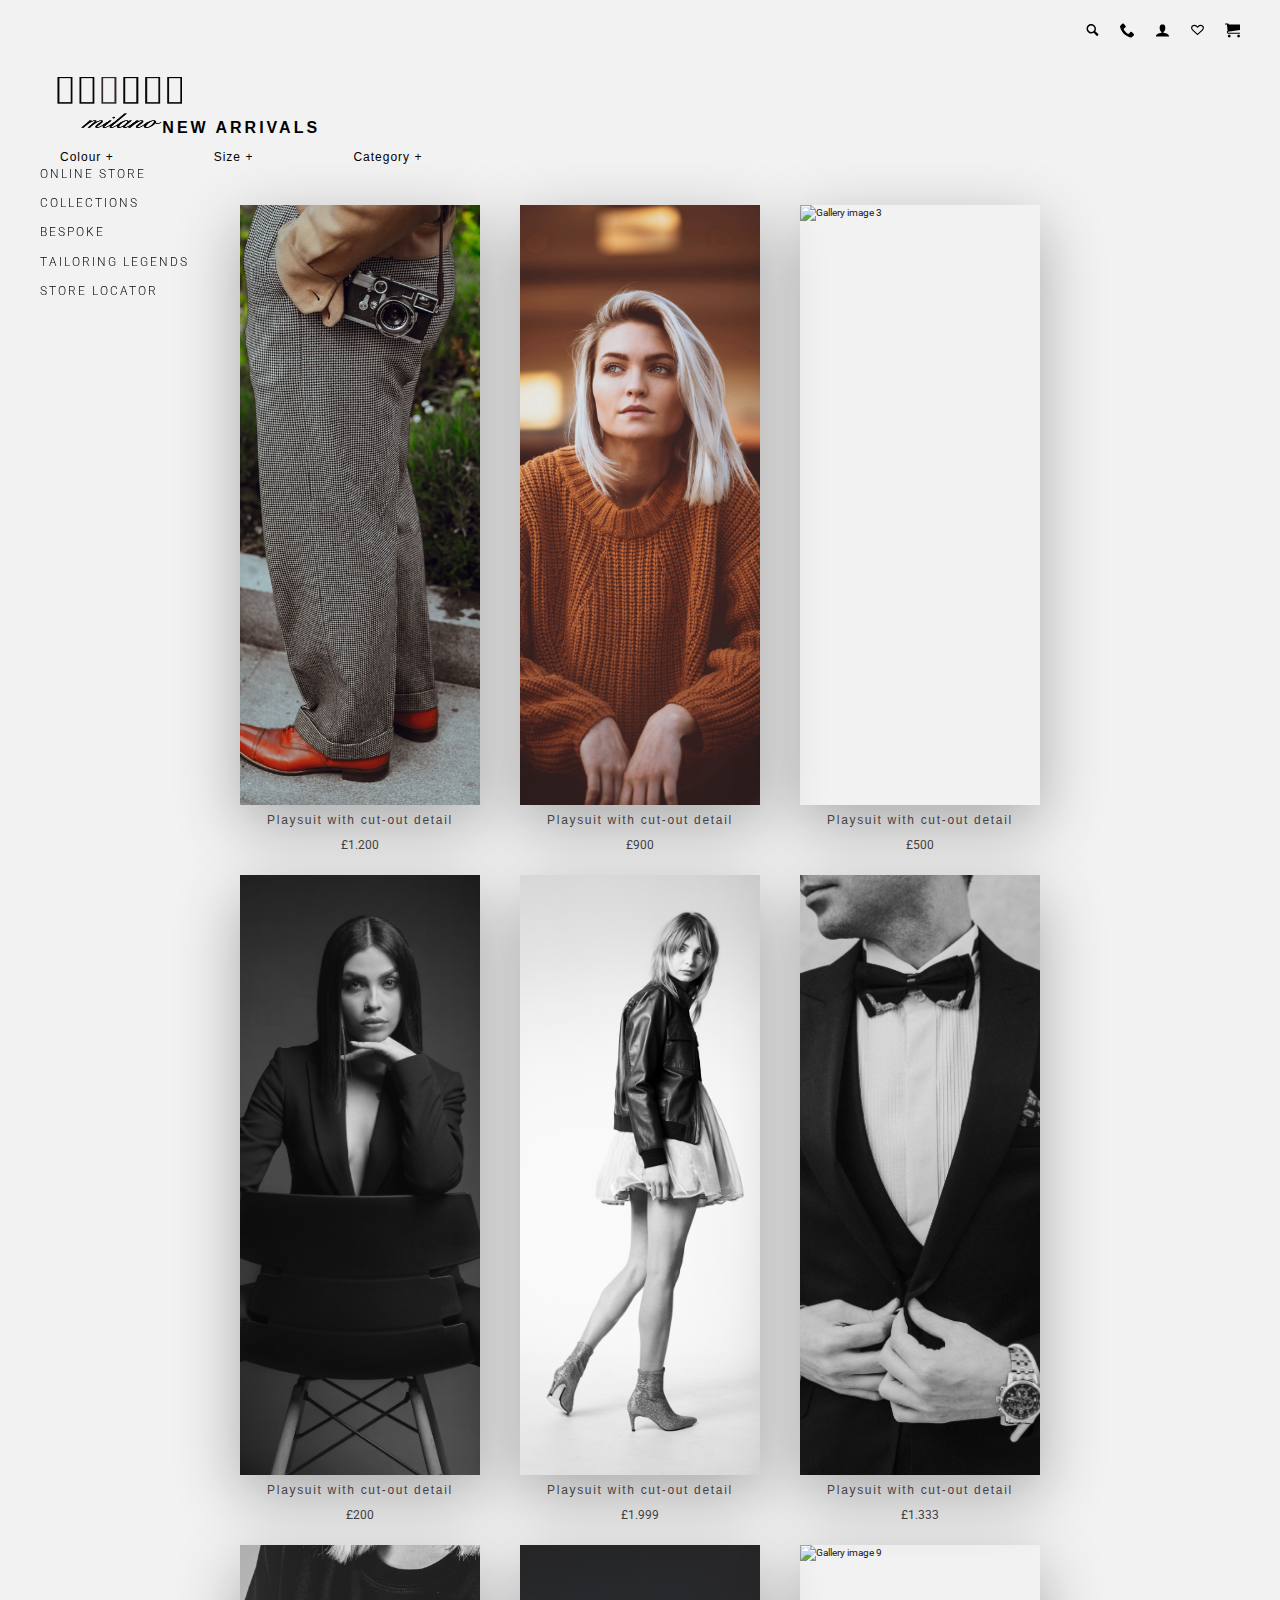
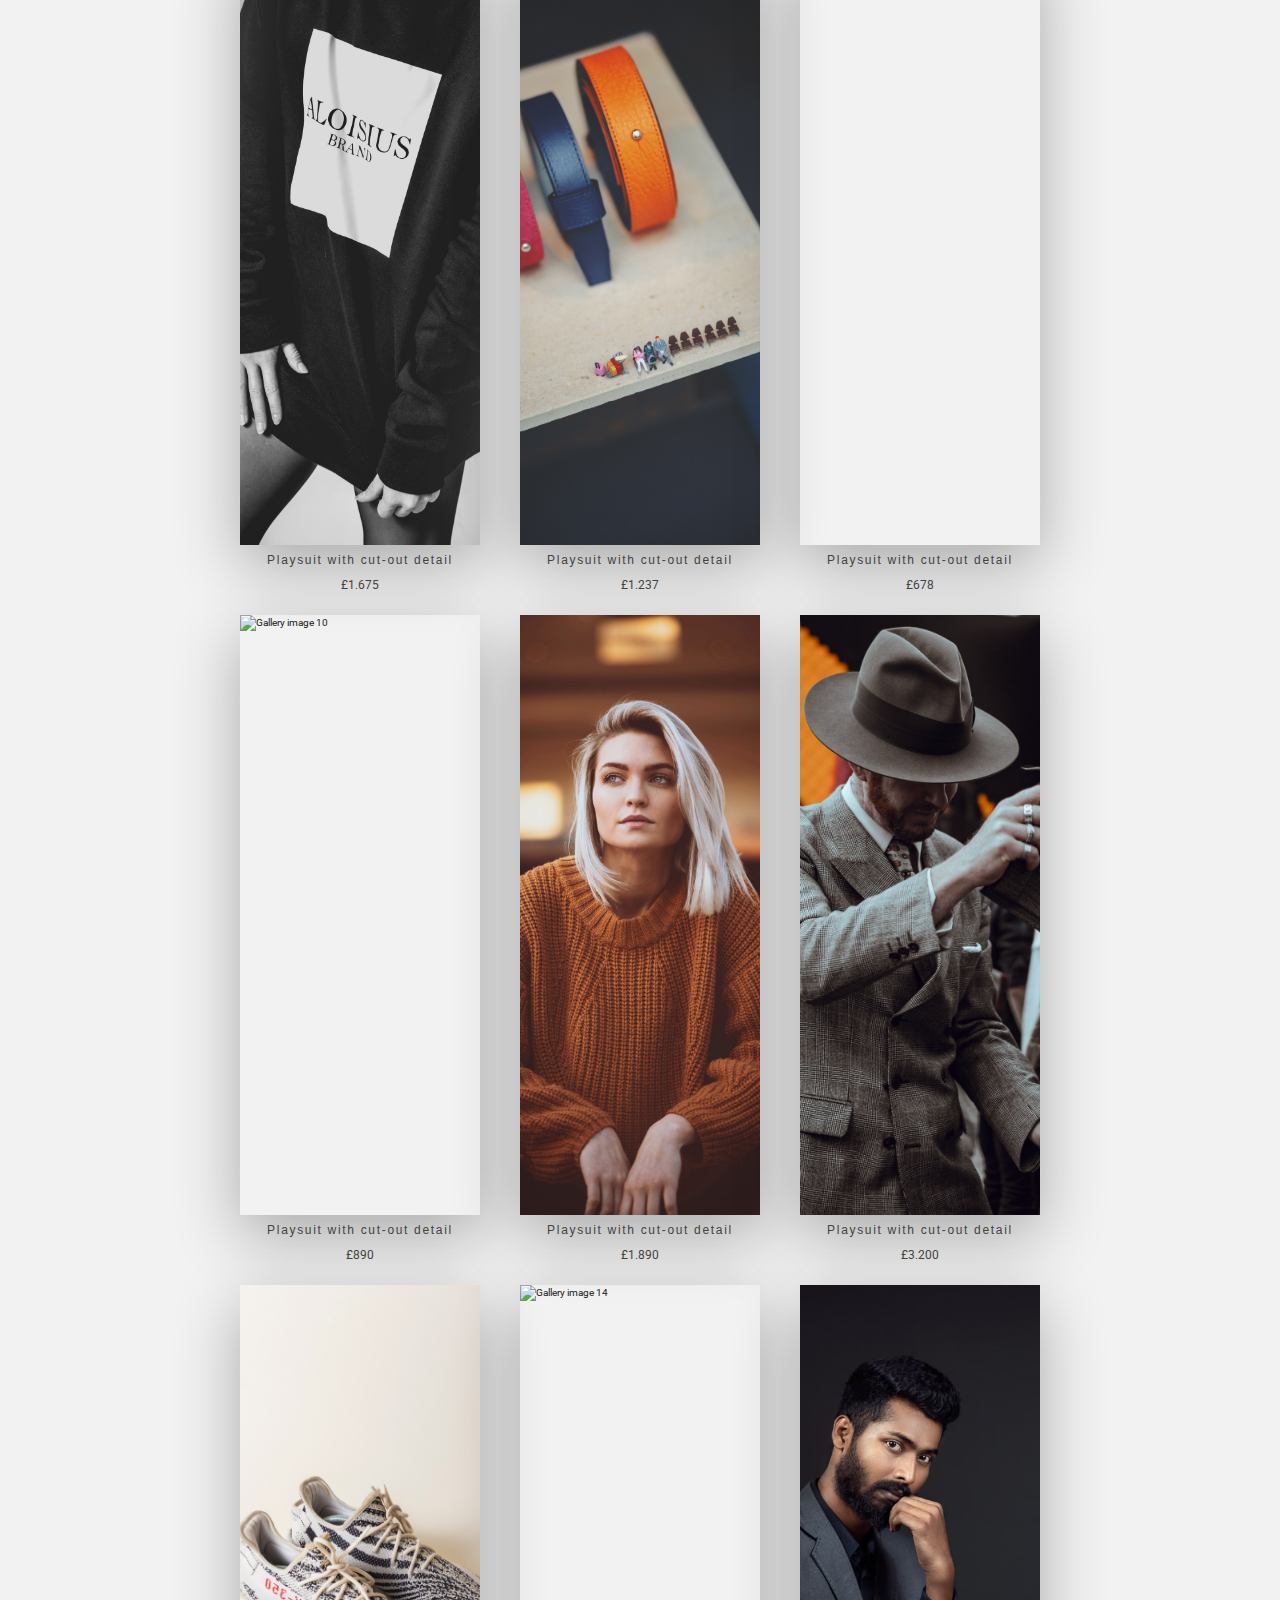
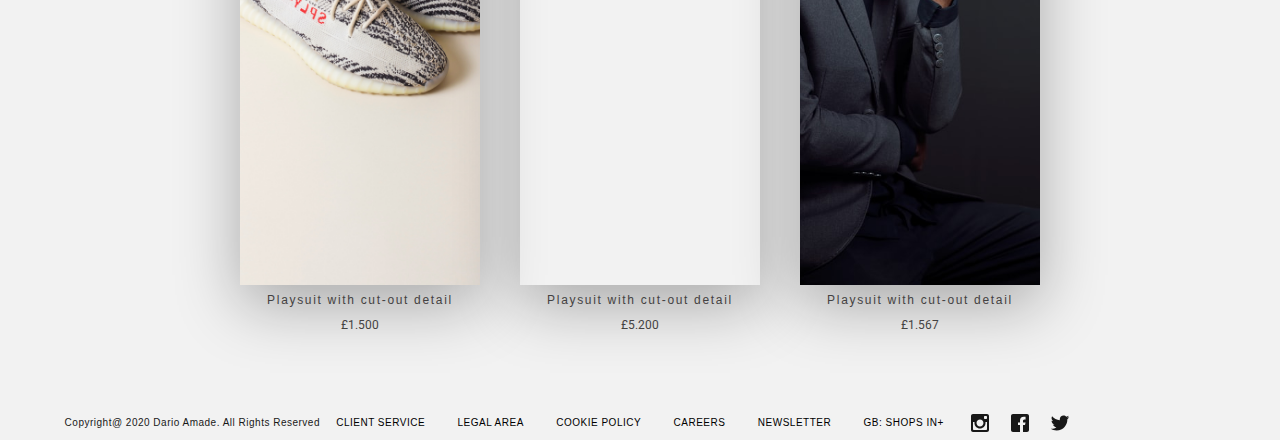
==== online.html @ 750ce78e "Commit" ====
<!DOCTYPE html>
<html lang="en">
<head>
    <meta charset="UTF-8">
    <meta name="viewport" content="width=device-width, initial-scale=1.0">
    <meta http-equiv="X-UA-Compatible" content="ie=edge">
  <link href="https://fonts.googleapis.com/css?family=Roboto:300,300i,400,400i,500,500i,700&display=swap" rel="stylesheet">
  <link href="https://fonts.googleapis.com/css?family=Great+Vibes|Roboto:700,900&display=swap" rel="stylesheet">
  <link rel="stylesheet" href="/css/online.css">
  <link rel="shortcut icon" type="image/png" href="#">
  <title> Tailor-Fashion&mdash; Your all in one shop store </title>

</head>
<body>
    <header>
        <nav>
            <div class="container"> 
                <ul class="nav-links  sticky">
                    <img id="test" onclick="location.href='index.html';" style="cursor:pointer;" src="/img/Tailor-5.png" alt="Tailor" class="logo"> 
                    <li><a class="nav-link" href="/index.html">Online Store</a></li>
                    <li><a class="nav-link" href="/#">Collections</a></li>
                    <li><a class="nav-link" href="/#">Bespoke</a></li>
                    <li><a class="nav-link" href="/#">Tailoring legends</a></li>
                    <li><a class="nav-link" href="/#">Store locator</a></li>
                </ul>
                <div class="title-wrap" >
                    <div class="titles">
                        <span class="title">NEW ARRIVALS</span>
                    </div>
    
                    <div class="features">
                        <p class="feature" >colour +</p>
                        <p class="feature">size +</p>
                        <p class="feature">Category +</p>
                    </div>
                  
                </div>
                <div class="nav-users  sticky">
                    <div class="nav-user">
                        <form action="#" class="search"></form>
                        <input type="text" class="search-input" placeholder="Search">
                        <button class="search-button" >
                            <svg class="search-icon">
                            <use xlink:href="./img/sprite.svg#icon-magnifying-glass"></use>
                            </svg>
                        </button>
                        </form>
                            <svg class="search-icon">
                                <use xlink:href="./img/sprite.svg#icon-phone"></use>
                            </svg>
                            <svg class="search-icon">
                                <use xlink:href="./img/sprite.svg#icon-user"></use>
                            </svg>
                            <svg class="search-icon">
                                <use xlink:href="./img/sprite.svg#icon-heart-outlined"></use>
                            </svg>
                            <svg class="search-icon">
                                <use xlink:href="./img/sprite.svg#icon-cart"></use>
                          </svg>
                      </div>
                </div>
            </div>
        </nav>
      </header>

      <section class="grid-container  js--grid-container" >
        <figure class="gallery__item gallery__item--1">
            <img src="/img/29.jpg" alt="#" class="gallery__img">
            <h5 class="item-name">Playsuit with cut-out detail</h5>
            <div class="item-price">
                <p>£1.200</p>
            </div>
        </figure>
        <figure class="gallery__item gallery__item--2">
            <img src="/img/gallery/9.jpg" alt="Gallery image 2" class="gallery__img">
            <h5 class="item-name">Playsuit with cut-out detail</h5>
            <div class="item-price">
                <p>£900</p>
            </div>
        </figure>
        <figure class="gallery__item gallery__item--3">
            <img src="/img/gallery/10.jpg" alt="Gallery image 3" class="gallery__img">
            <h5 class="item-name">Playsuit with cut-out detail</h5>
            <div class="item-price">
                <p>£500</p>
            </div>
        </figure>
        <figure class="gallery__item gallery__item--4">
            <img src="/img/gallery/img2/3.jpg" alt="Gallery image 4" class="gallery__img">
            <h5 class="item-name">Playsuit with cut-out detail</h5>
            <div class="item-price">
                <p>£200</p>
            </div>
        </figure>
        <figure class="gallery__item gallery__item--5">
            <img src="/img/gallery/img2/5.jpg" alt="Gallery image 5" class="gallery__img">
            <h5 class="item-name">Playsuit with cut-out detail</h5>
            <div class="item-price">
                <p>£1.999</p>
            </div>
        </figure>
        
        <figure class="gallery__item gallery__item--6">
            <img src="/img/gallery/img2/6.jpg" alt="Gallery image 6" class="gallery__img">
            <h5 class="item-name">Playsuit with cut-out detail</h5>
            <div class="item-price">
                <p>£1.333</p>
            </div>
        </figure>
        <figure class="gallery__item gallery__item--7">
            <img src="/img/gallery/img2/9.jpg" alt="Gallery image 7" class="gallery__img">
            <h5 class="item-name">Playsuit with cut-out detail</h5>
            <div class="item-price">
                <p>£1.675</p>
            </div>
        </figure>
        <figure class="gallery__item gallery__item--8">
            <img src="/img/gallery/8.jpg" alt="Gallery image 8" class="gallery__img">
            <h5 class="item-name">Playsuit with cut-out detail</h5>
            <div class="item-price">
                <p>£1.237</p>
            </div>
        </figure>
        <figure class="gallery__item gallery__item--9">
            <img src="/img/gallery/img2/14.jpg" alt="Gallery image 9" class="gallery__img">
            <h5 class="item-name">Playsuit with cut-out detail</h5>
            <div class="item-price">
                <p>£678</p>
            </div>
        </figure>
        <figure class="gallery__item gallery__item--10">
            <img src="/img/gallery/10.jpg" alt="Gallery image 10" class="gallery__img">
            <h5 class="item-name">Playsuit with cut-out detail</h5>
            <div class="item-price">
                <p>£890</p>
            </div>
        </figure>
        <figure class="gallery__item gallery__item--11">
            <img src="/img/gallery/9.jpg" alt="Gallery image 11" class="gallery__img">
            <h5 class="item-name">Playsuit with cut-out detail</h5>
            <div class="item-price">
                <p>£1.890</p>
            </div>
        </figure>
        <figure class="gallery__item gallery__item--12">
            <img src="/img/gallery/7.jpg" alt="Gallery image 12" class="gallery__img">
            <h5 class="item-name">Playsuit with cut-out detail</h5>
            <div class="item-price">
                <p>£3.200</p>
            </div>
        </figure>
        <figure class="gallery__item gallery__item--13">
            <img src="/img/gallery/5.jpg" alt="Gallery image 13" class="gallery__img">
            <h5 class="item-name">Playsuit with cut-out detail</h5>
            <div class="item-price">
                <p>£1.500</p>
            </div>
        </figure>
        <figure class="gallery__item gallery__item--14">
            <img src="/img/gallery/10.jpg" alt="Gallery image 14" class="gallery__img">
            <h5 class="item-name">Playsuit with cut-out detail</h5>
            <div class="item-price">
                <p>£5.200</p>
            </div>
        </figure>
        <figure class="gallery__item gallery__item--15">
            <img src="/img/21.jpg" alt="Gallery image 15" class="gallery__img">
            <h5 class="item-name">Playsuit with cut-out detail</h5>
            <div class="item-price">
                <p>£1.567</p>
            </div>
        </figure> 

      </section>
 
      <footer>
        <div class="footer-nav" >
          <div class="copy">
            <p>Copyright@ 2020 Dario Amade. All Rights Reserved</p>
          </div> 
        </div>
        <div class="footer-links">
          <li><a class="footer-link" href="#">Client Service</a></li>
          <li><a class="footer-link" href="#">Legal area</a></li>
         <li><a class="footer-link" href="#">Cookie Policy</a></li>
          <li><a class="footer-link" href="#">Careers</a></li>
          <li><a class="footer-link" href="#">Newsletter</a></li>
          <li><a class="footer-link" href="#">GB: Shops in+</a></li>
        </div>
        <div class="footer-icons">
          <div class="footer-nav-icons">
            <svg class="search-icon">
              <use xlink:href="./img/sprite.svg#icon-instagram"></use>
            </svg>
            <svg class="search-icon">
              <use xlink:href="./img/sprite.svg#icon-facebook1"></use>
            </svg>
            <svg class="search-icon">
              <use xlink:href="./img/sprite.svg#icon-twitter"></use>
            </svg>
          </div>
          </div>
      </footer>
      
      <script src="https://ajax.googleapis.com/ajax/libs/jquery/1.12.4/jquery.min.js"></script>
      <script src="/Vendors/jquery/jquery.waypoints.min.js"></script>
      <script src="/js/script.js" ></script>
</body>
</html>
---- css/online.css ----
:root {
    --color-primary: #F2F2F2;
    --color-grey: #454545;
    --color-black-light: #181818;
    --color-grey-light-1: #f0eeee;
    --color-grey-light-2: #ccc;

    --shadow-dark: 0 2rem 6rem rgba(0,0,0,.3);
    --shadow-light: 0 2rem 5rem rgba(156, 63, 63, 0.06);
    --line: 1px solid var(--color-grey-light-2); 
}
  
* {
    margin: 0;
    padding: 0;
 }
  
  *,
  *::before,
  *::after {
    box-sizing: inherit; 
}

html {
    box-sizing: border-box;
    font-size: 62.5%; 
}

body {
    font-family: 'Roboto', sans-serif ;
    font-weight: 400;
    line-height: 1.6;
    color: var(--color-black-light);
    overflow-x: hidden;
 }

/*****************************************************************/
 /*****************
 font-family: 'Great Vibes', 🤪
 /***************************************************************/


 header {
    background-color:var(--color-primary);
    background-image: url;
    background-size: cover;   
    background-repeat: no-repeat;
    min-height: 20vh;
    background-attachment: fixed;
}

.container {
    display:flex;
    min-height: 20vh;

}

.search,
.search-icon ,
.nav-link {
    display:flex;
}

.nav-links { /* nav to the left */
    flex: 1;
    justify-content: space-around;
    list-style: none;
    cursor: pointer;
    margin-left: 30px;
}

.nav-link {
	color: #000;
	font-size: 12px;
	letter-spacing: 2px;
	font-weight: 300;
    text-decoration:none;
    text-transform: uppercase;
    margin: 10px;
 
}

.logo {
    width: 140px;
    height: 100px;
    margin-top: 50px;
    margin-left: 20px;
    cursor: pointer;
}


.nav-users {
    flex: 1;

   
    justify-content: flex-end;
    align-items: flex-end;
}


.nav-links {
	justify-content: space-around;
    list-style: none;
    cursor: pointer;
}

.nav-user {
    display:flex;
    flex: 1;
    justify-content: flex-end;
    align-items: flex-end;
    margin: 10px 30px 0 0  ;
    cursor: pointer;  }

.search {
flex: 0 0 10%;

display:flex;
align-items: center;
justify-content:center;
}

.search:focus {
    outline:none;

}

.search-input {
    font-family: inherit;
    font-size: inherit;
    color: inherit;
    background-color: var(--color-primary);
    border-color: #181818;
    border-style: solid;
    border-width: 0 0  1px 0;
    padding: 5px 2px;
    border: radius 100px;
    width: 15rem;
    margin-bottom: 10px;

}

.search-input:focus {
    outline:none;
}


.search-button {
    border: none;
    background-color: var(--color-primary);
   
}

.search-button:focus {
    outline:none;
}

.search-icon{
    width: 20px;
    height: 20px;
    margin: 10px;
    fill: var(--color-black-light);
    cursor: pointer;
    
}

.title-wrap {
    display:flex;
    flex-direction: column;

    justify-content: center;
    align-items: center;
    margin: 12rem 0 0 0  ;
    cursor: pointer;
}

.title {
    padding: 50px;
    font-weight: 600;
    font-family: sans-serif;
    font-size: 1.6rem;
    letter-spacing: 3px;
    color: #000;
    line-height: 1;
    text-transform: uppercase;
    margin: 90px ;
   
}

.titles {
    flex: 1;
    justify-content:center;
    align-items: center;
}

.features {
   display:flex;
   justify-content:center;
   align-items: space-between;
   padding:10px;


  
}

.feature {
    align-items: stretch;
    font-weight: 300;
    font-family: sans-serif;
    font-size: 12px;
    letter-spacing: 1px;
    color: #000;
    text-transform: capitalize;
    margin: 0 50px 8px 50px ;
}
/******************************** STICKY NAV-2 👇*******************************/
.sticky {
    position: fixed;
    top: 0;
    left: 0;
    width: 100%;

    z-index: 9999;

}

.sticky .nav-link {
	color: rgb(8, 8, 8); 
}
.sticky .nav-link:hover {
    color: rgba(129, 119, 96, 0.568);
}

.sticky .search-icon{
    width: 15px;
    fill: var(--color-black);

}

.sticky .search-input {
    background-color: var(--color-primary);
    border-color: #ffffff;
    visibility: hidden;
}

.sticky .search-button {
    border: none;
    background-color: var(--color-black);
   
}

.sticky .title-wrap { display: none}
/******************************** 👇GRID_CONTAINER👇*******************************/ 

.grid-container {
    background-color:var(--color-primary);
    min-height: 100vh;    
    display: grid;
    padding: 2rem 24rem;
    gap: 7rem 4rem;
    grid-template-columns: repeat(3, 1fr);
    grid-template-rows:  repeat(5, 600px) ;
    cursor: pointer ;
}
.gallery__img {
   
    width: 100%;
    height: 100%;
    object-fit: cover;
    display: block;
    box-shadow: var(--shadow-dark); 
    cursor: pointer;
}

.item-name {
    font-family: "Josefin Sans", sans-serif;
    font-size: 1.1rem;
    color: rgb(68, 66, 66);
    font-weight: 400;
    text-decoration: uppercase;
    letter-spacing: .14em;
    padding: 6px;
} 

.item-price,
.item-name {
    font-size: 1.2rem;
    color: rgb(68, 66, 66);
    display: flex;
    justify-content:center;
    align-items: center;  
    border: 1px solid gree;

}


.gallery__item--1 {
    grid-column: 1;
    grid-row: 1 ;
}

.gallery__item--2 {
    grid-column: 2;
    grid-row: 1;
}
.gallery__item--3 {
    grid-column: 3;
    grid-row:  1;
}
.gallery__item--4 {
    grid-column: 1;
    grid-row:  2;
}

.gallery__item--5 {
    grid-column: 2;
    grid-row: 2;
}
.gallery__item--6 {
    grid-column: 3;
    grid-row: 2;
}
.gallery__item--7 {
    grid-column: 1;
    grid-row: 3;
}
.gallery__item--8 {
    grid-column: 2;
    grid-row: 3;
}
.gallery__item--9 {
    grid-column: 3;
    grid-row: 3;
}
.gallery__item--10 {
    grid-column: 1;
    grid-row: 4;
}
.gallery__item--11{
    grid-column:  2;
    grid-row: 4;
}
.gallery__item--12 {
    grid-column: 3;
    grid-row: 4;
}.gallery__item--13 {
    grid-column: 1;
    grid-row: 5;
}
.gallery__item--14 {
    grid-column: 2;
    grid-row: 5;
}
.gallery__item--15 {
    grid-column: 3;
    grid-row: 5;
}



/******************************** FOOTER👇*******************************/ 

footer {
    background-color:var(--color-primary);
    width: 100vw;
    height: 15vh;
    display:flex;
    justify-content:space-around;
    align-items: center;
 
}

.copy,
.footer-links,
.footer-icons,
.footer-nav-icons {
    display: flex;

}

.footer-nav {
    flex: 1;
    justify-content: flex;
    align-items: center;
    cursor: pointer;
    
}


.footer-links {
    flex: 2;
    justify-content: flex-end;
    align-items: center;
    list-style: none;
    margin-top: 100px;
    justify-content: space-around;

}

.footer-link {
    font-size: 10px;
    letter-spacing: .5px;
    text-decoration: none;
    text-transform: uppercase;
    color: #000;
    font-weight: 300;
    font-family: sans-serif;

    align-items: center;
}


.footer-icons {
    flex: 1;
    justify-content: center;
    align-items: center;
    justify-content: flex-start;
    cursor: pointer;
    margin-top: 100px;

}

.copy {
    font-weight: 200;
    font-family: sans-serif;
    font-size: 10px;
    letter-spacing: .5px;
    justify-content: flex-end; 
     margin-top: 100px;

 
}
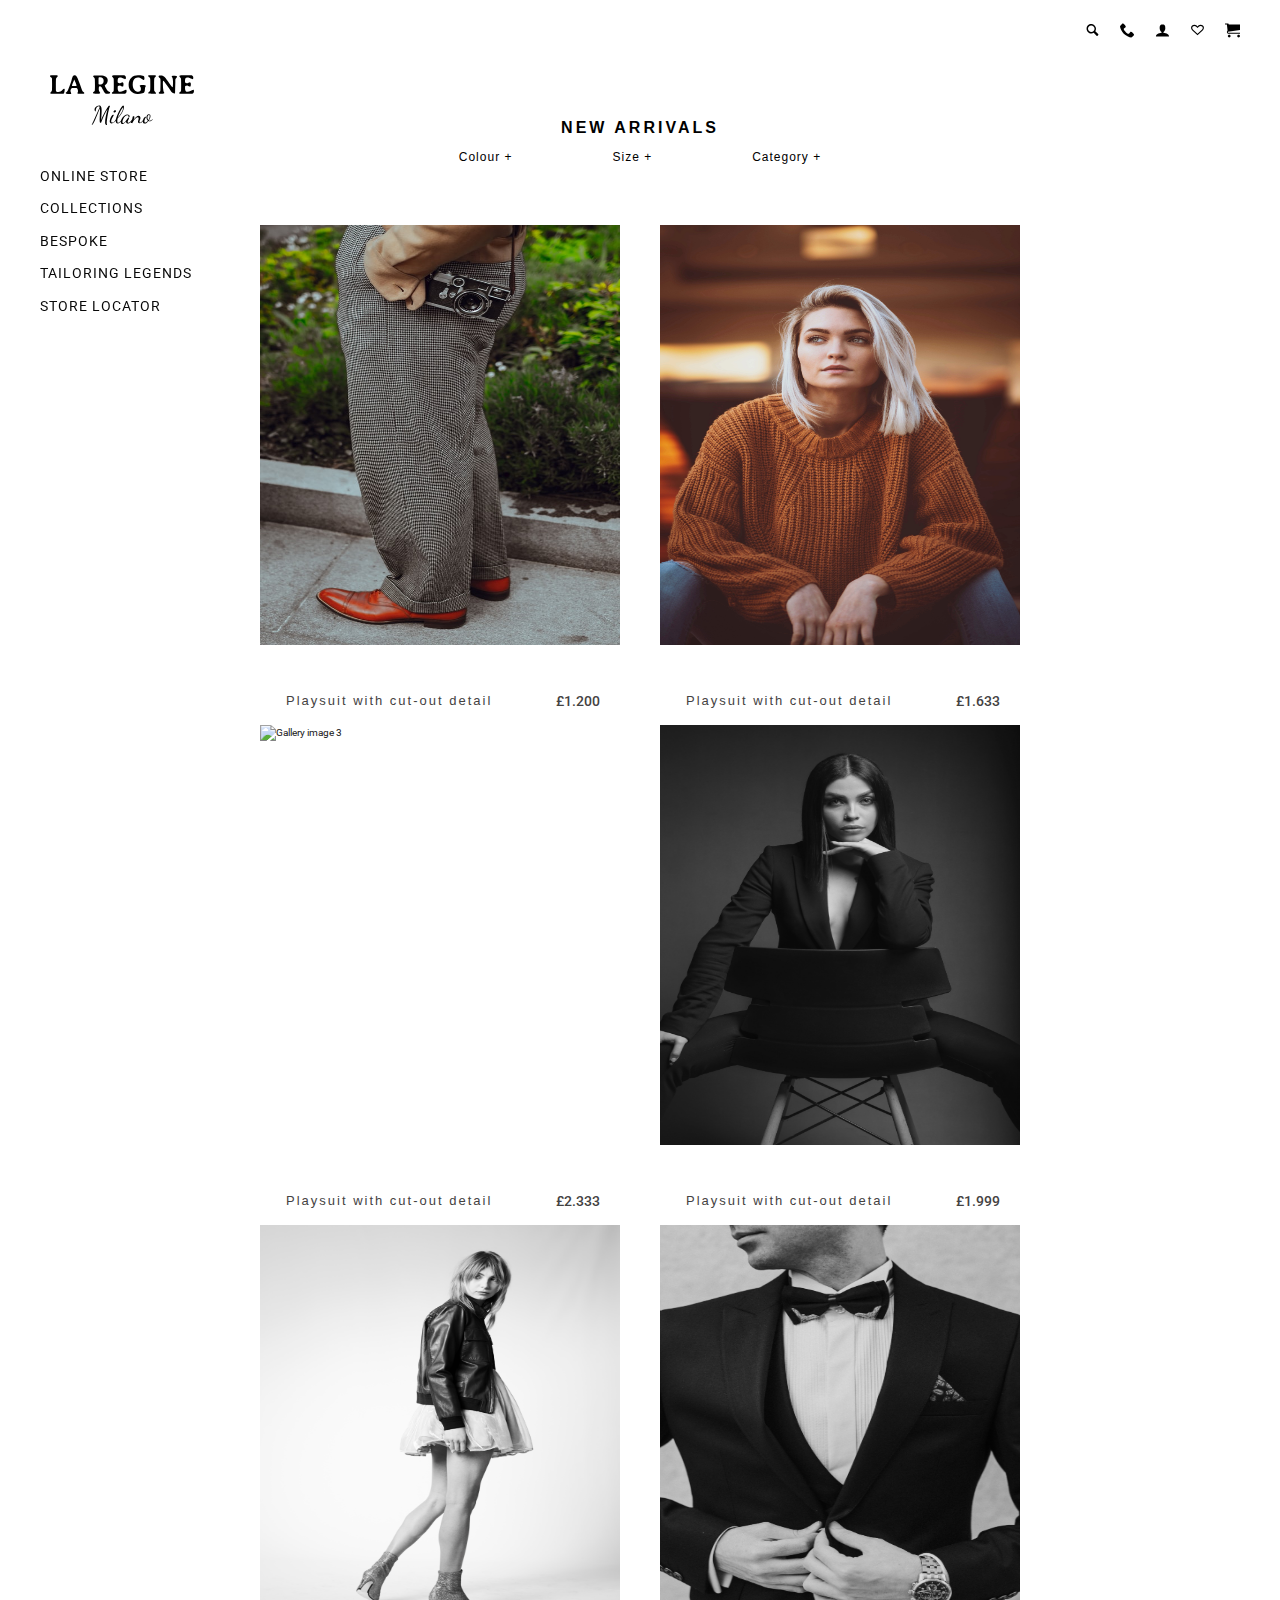
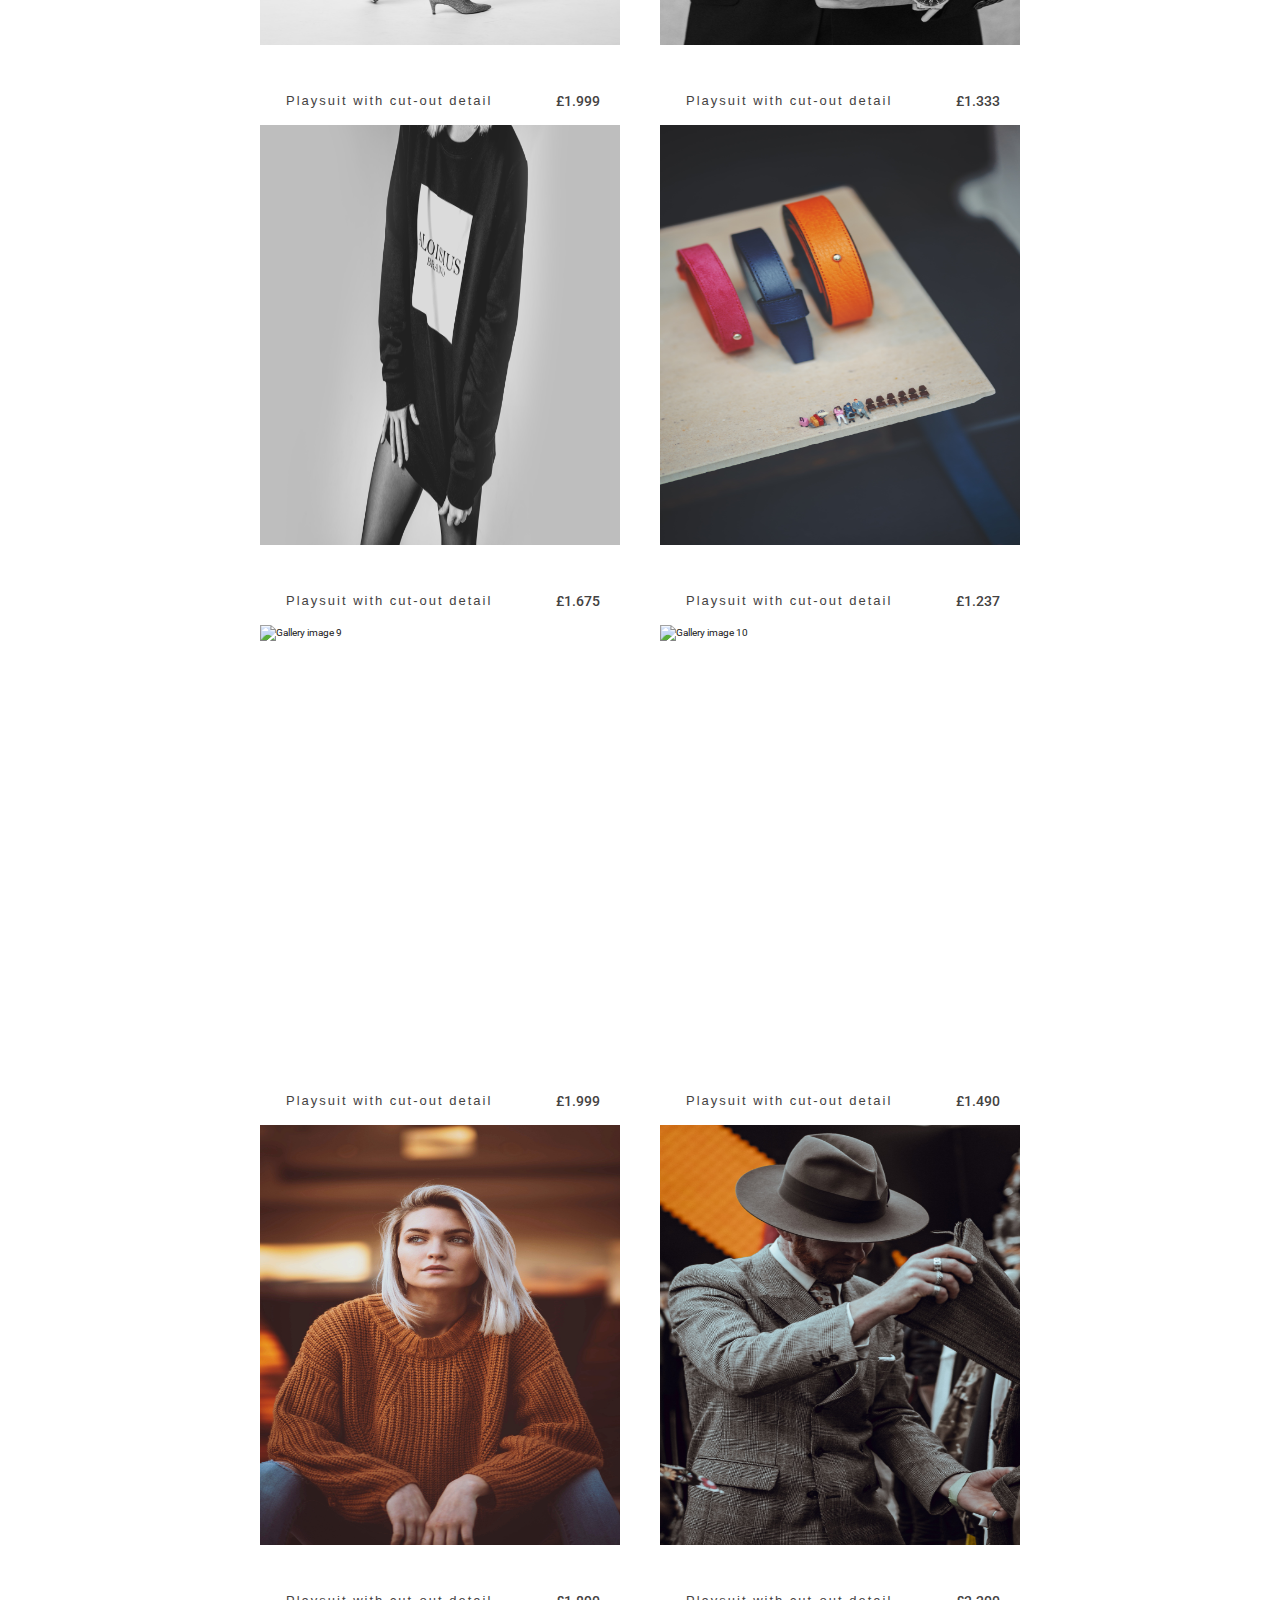
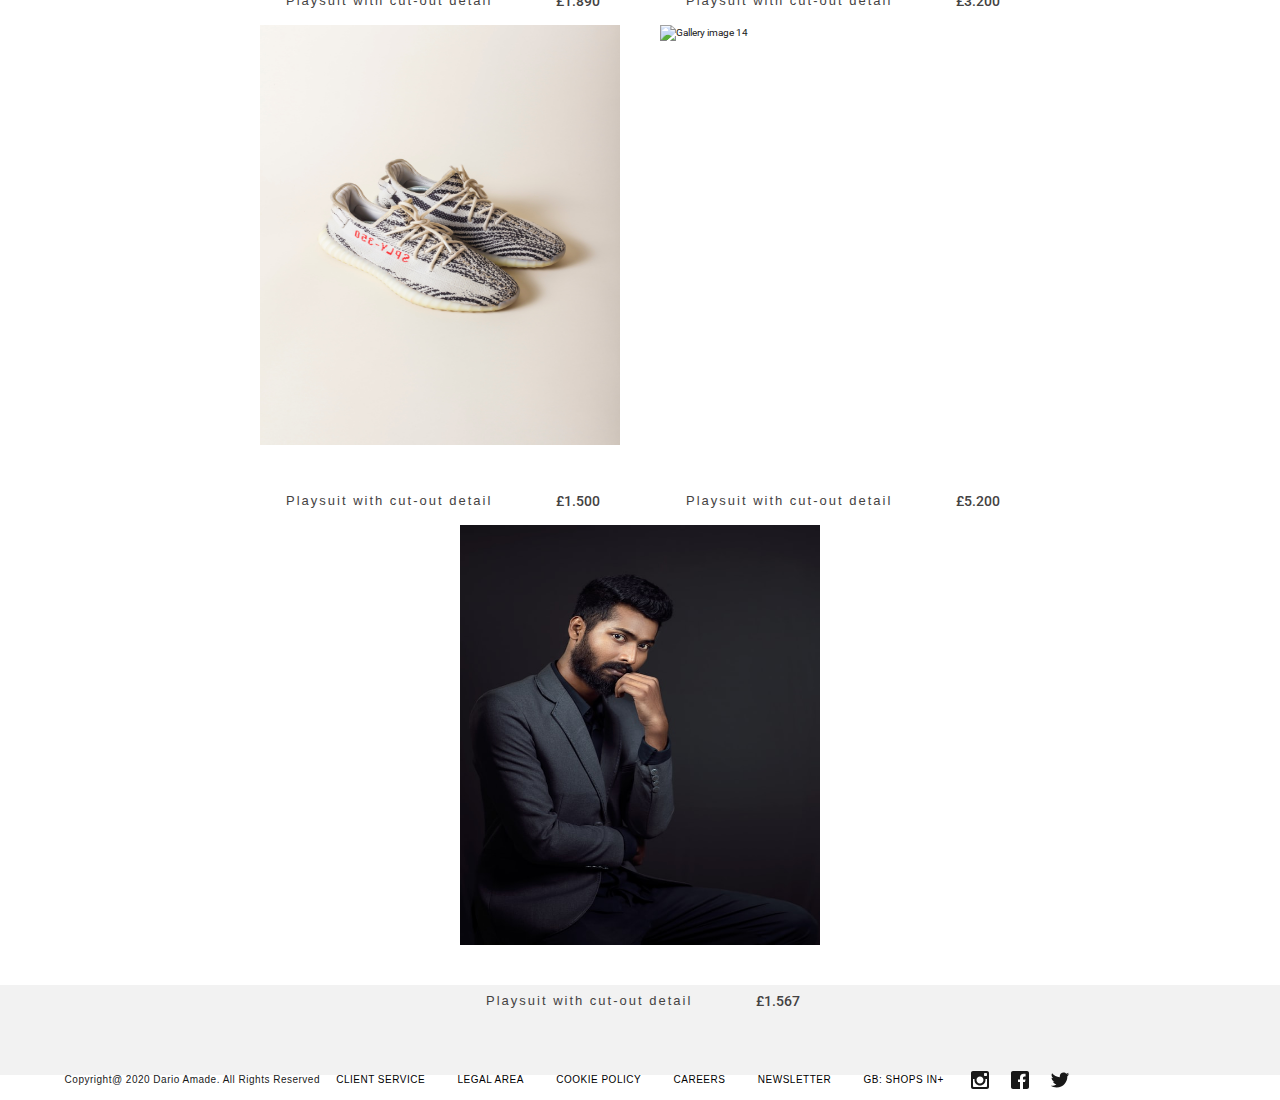
==== commit 2554b26f: "Commit" ====
--- a/online.html
+++ b/online.html
@@ -16,14 +16,17 @@
         <nav>
             <div class="container"> 
                 <ul class="nav-links  sticky">
-                    <img id="test" onclick="location.href='index.html';" style="cursor:pointer;" src="/img/Tailor-5.png" alt="Tailor" class="logo"> 
+                    <!--<img id="test" onclick="location.href='index.html';" style="cursor:pointer;" src="/img/Tailor-5.png" alt="Tailor" class="logo"> -->
+                    <svg  id="logo" width="382" height="133" viewBox="0 0 382 133" fill="none" xmlns="http://www.w3.org/2000/svg">
+                        <path d="M20.7031 3.27734C20.7031 3.58203 19.9766 4.55469 18.5234 6.19531C17.0938 7.8125 16.2383 9.18359 15.957 10.3086C15.6992 11.4336 15.5703 16.8125 15.5703 26.4453C15.5703 36.0547 15.6992 41.3633 15.957 42.3711C16.2383 43.3789 16.8125 44.0703 17.6797 44.4453C18.5469 44.7969 20.0352 44.9727 22.1445 44.9727C24.2539 44.9727 26.0938 44.5859 27.6641 43.8125C29.2578 43.0391 30.9688 41.6562 32.7969 39.6641C34.625 37.6719 36.1953 36.6758 37.5078 36.6758C38.5156 36.6758 39.0195 37.3086 39.0195 38.5742V39.4883C39.0195 41.2461 38.7383 43.2031 38.1758 45.3594C37.6133 47.4922 37.168 48.7109 36.8398 49.0156C36.1133 49.6953 34.3555 50.0352 31.5664 50.0352H12.6875C6.52344 50.0352 3.11328 49.9766 2.45703 49.8594C1.33203 49.6484 0.769531 49.0156 0.769531 47.9609C0.769531 47.3984 1.39062 46.4961 2.63281 45.2539C3.875 44.0117 4.73047 42.3945 5.19922 40.4023C5.38672 39.6055 5.48047 34.3555 5.48047 24.6523C5.48047 14.9492 5.33984 9.62891 5.05859 8.69141C4.77734 7.75391 3.875 6.80469 2.35156 5.84375C0.828125 4.88281 0.0664062 3.80469 0.0664062 2.60938C0.0664062 1.64844 2.35156 1.16797 6.92188 1.16797H16.2383C18.0664 1.16797 19.2617 1.30859 19.8242 1.58984C20.4102 1.84766 20.7031 2.41016 20.7031 3.27734ZM58.3906 28.7656V29.1172C58.3906 29.3984 59.4805 29.5391 61.6602 29.5391H65.7031C68.9141 29.5391 70.5195 29.3516 70.5195 28.9766C70.5195 27.9688 69.5234 24.875 67.5312 19.6953C65.5391 14.5156 64.5078 11.9258 64.4375 11.9258C64.3906 11.9258 63.3711 14.5273 61.3789 19.7305C59.3867 24.9102 58.3906 27.9219 58.3906 28.7656ZM65.3164 1.13281H66.3359C68.0703 1.13281 70.0156 2.98438 72.1719 6.6875C72.9219 7.97656 74.0469 10.6484 75.5469 14.7031C77.0469 18.7578 78.3359 22.1211 79.4141 24.793C80.4922 27.4648 81.6641 30.6523 82.9297 34.3555C84.2188 38.0352 85.1445 40.4844 85.707 41.7031C86.293 42.8984 87.3242 44.0469 88.8008 45.1484C90.2773 46.25 91.0156 47.2109 91.0156 48.0312C91.0156 48.8281 90.5117 49.3555 89.5039 49.6133C87.8633 50.0117 83.7969 50.2109 77.3047 50.2109C74.3516 50.2109 72.875 49.5781 72.875 48.3125C72.875 47.9844 73.1094 47.1875 73.5781 45.9219C74.0469 44.6328 74.2812 43.6836 74.2812 43.0742C74.2812 40.1914 73.5898 37.7656 72.207 35.7969C71.6445 35 69.875 34.6016 66.8984 34.6016C61.4375 34.6016 58.3438 34.7773 57.6172 35.1289C56.9141 35.4805 56.1875 36.3711 55.4375 37.8008C54.7109 39.2305 54.3477 40.5547 54.3477 41.7734C54.3477 42.9922 54.6758 44.3047 55.332 45.7109C56.0117 47.1172 56.3516 48.2188 56.3516 49.0156C56.3516 50 55.2969 50.4922 53.1875 50.4922C48.1719 50.4922 44.8203 50.2578 43.1328 49.7891C42.0547 49.4844 41.5156 48.7227 41.5156 47.5039C41.5156 47.3398 42.582 46.3203 44.7148 44.4453C45.8867 43.4141 46.8242 42.0664 47.5273 40.4023C52.5898 28.332 55.8008 19.5898 57.1602 14.1758C58.543 8.73828 59.7148 5.21094 60.6758 3.59375C61.6367 1.95312 63.1836 1.13281 65.3164 1.13281ZM133.273 5.94922H132.184C130.59 5.94922 129.617 6.17187 129.266 6.61719C128.938 7.03906 128.773 8.16406 128.773 9.99219V22.7539C128.773 23.6914 128.973 24.3594 129.371 24.7578C129.77 25.1562 130.648 25.3555 132.008 25.3555H133.379L133.66 25.3203L134.469 25.2852C134.656 25.2617 134.832 25.25 134.996 25.25C136.66 25.25 138.277 24.4648 139.848 22.8945C141.441 21.3008 142.238 19.2266 142.238 16.6719V14.9844C142.238 12.4531 141.441 10.3203 139.848 8.58594C138.254 6.82812 136.062 5.94922 133.273 5.94922ZM131.621 1.27344H134.012C140.012 1.27344 144.699 2.42188 148.074 4.71875C151.449 7.01562 153.137 10.25 153.137 14.4219C153.137 16.7891 152.645 18.8633 151.66 20.6445C150.676 22.4258 149.68 23.7734 148.672 24.6875C146.375 26.7734 145.227 27.9102 145.227 28.0977C145.227 28.9648 145.648 30.1133 146.492 31.543C147.359 32.9727 148.344 34.6836 149.445 36.6758C150.547 38.668 151.332 39.9805 151.801 40.6133C153.02 42.2539 154.344 43.3906 155.773 44.0234C158.328 45.125 159.605 45.9453 159.605 46.4844C159.605 47.9844 158.973 48.9219 157.707 49.2969C155.902 49.8359 153.793 50.1055 151.379 50.1055C148.965 50.1055 147.02 49.3555 145.543 47.8555C144.066 46.332 142.355 43.5547 140.41 39.5234C138.465 35.4688 137.211 33.0898 136.648 32.3867C135.477 30.8633 133.941 30.1016 132.043 30.1016C131.012 30.1016 130.309 30.6172 129.934 31.6484C129.582 32.6562 129.406 35.1875 129.406 39.2422C129.406 40.2266 129.91 41.7734 130.918 43.8828L132.219 46.2383C132.852 47.4102 133.168 48.0664 133.168 48.207C133.168 49.4258 131.258 50.0352 127.438 50.0352C120.781 50.0352 116.879 49.8711 115.73 49.543C114.605 49.2148 114.043 48.5586 114.043 47.5742C114.043 46.5898 114.758 45.6641 116.188 44.7969C117.617 43.9297 118.484 42.9102 118.789 41.7383C119.094 40.543 119.246 35.3984 119.246 26.3047C119.246 17.1875 119.07 11.8438 118.719 10.2734C118.367 8.70312 117.734 7.47266 116.82 6.58203C115.18 4.98828 114.359 3.96875 114.359 3.52344C114.359 2.58594 115.332 1.97656 117.277 1.69531C119.246 1.41406 124.027 1.27344 131.621 1.27344ZM201.477 7.35547C201.477 8.92578 201.254 9.95703 200.809 10.4492C200.363 10.918 199.684 11.1523 198.77 11.1523L198.137 10.8359L197.398 10.3438L196.555 9.85156C195.734 9.38281 194.152 8.73828 191.809 7.91797C189.488 7.09766 187.32 6.6875 185.305 6.6875C183.289 6.6875 181.812 7.41406 180.875 8.86719C179.961 10.3203 179.504 13.3086 179.504 17.832C179.504 19.1211 179.902 20.1523 180.699 20.9258C181.496 21.6992 182.598 22.0859 184.004 22.0859C185.41 22.0859 186.957 21.5938 188.645 20.6094C190.355 19.625 191.562 19.1328 192.266 19.1328C192.992 19.1328 193.625 19.6133 194.164 20.5742C194.703 21.5117 194.973 22.6367 194.973 23.9492C194.973 27.4883 194.586 29.668 193.812 30.4883L192.863 31.0156C191.48 31.0156 190.379 30.6992 189.559 30.0664C187.754 28.6836 186.43 27.9922 185.586 27.9922C182.914 27.9922 181.121 28.5547 180.207 29.6797C179.762 30.2422 179.539 32.1758 179.539 35.4805C179.539 38.7617 180.207 41.2578 181.543 42.9688C182.246 43.8828 183.793 44.3398 186.184 44.3398C188.574 44.3398 191.621 43.5312 195.324 41.9141C199.051 40.2734 201.184 39.4531 201.723 39.4531C202.73 39.4531 203.234 40.4023 203.234 42.3008V43.5664C203.234 44.2227 203 45.1367 202.531 46.3086C202.062 47.4805 201.336 48.3945 200.352 49.0508C199.367 49.707 197.75 50.0352 195.5 50.0352H170.012C166.121 50.0352 164.176 49.5312 164.176 48.5234V47.3984C164.176 46.6016 164.891 45.8047 166.32 45.0078C167.773 44.2109 168.617 43.3555 168.852 42.4414C169.109 41.5039 169.238 36.1133 169.238 26.2695C169.238 16.4258 169.074 10.8477 168.746 9.53516C168.418 8.22266 167.598 7.01562 166.285 5.91406C164.973 4.8125 164.316 3.72266 164.316 2.64453C164.316 1.87109 165.16 1.4375 166.848 1.34375C168.535 1.22656 174.078 1.16797 183.477 1.16797L192.617 1.13281H194.094C196.461 1.13281 198.125 1.47266 199.086 2.15234C200.68 3.27734 201.477 5.01172 201.477 7.35547ZM233.891 44.7617C238.742 44.7383 241.168 42.2891 241.168 37.4141C241.168 34.7891 240.77 32.9727 239.973 31.9648C238.613 30.207 237.934 29.1523 237.934 28.8008C237.934 27.418 240.125 26.7266 244.508 26.7266C247.742 26.7266 250.297 26.9492 252.172 27.3945C253.484 27.6992 254.141 28.3672 254.141 29.3984C254.141 29.9844 253.848 30.7344 253.262 31.6484C252.699 32.5625 252.371 33.3008 252.277 33.8633C252.184 34.4258 252.008 35.9141 251.75 38.3281C251.516 40.7188 251.387 42.0078 251.363 42.1953C251.059 44.3516 250.473 45.8164 249.605 46.5898C248.762 47.3633 247.32 48.0547 245.281 48.6641C240.992 49.9531 236.996 50.5977 233.293 50.5977H231.887C228.605 50.5977 225.441 49.9648 222.395 48.6992C216.512 46.2617 212.48 42.125 210.301 36.2891C209.176 33.2656 208.613 30.0312 208.613 26.5859V25.1094C208.613 21.8281 209.27 18.6172 210.582 15.4766C213.254 9.03125 217.648 4.64844 223.766 2.32812C226.578 1.25 229.766 0.710938 233.328 0.710938C234.453 0.710938 235.766 0.816406 237.266 1.02734C238.766 1.23828 240.664 1.34375 242.961 1.34375C245.281 1.34375 247.121 1.85938 248.48 2.89062C249.863 3.89844 250.555 5.70312 250.555 8.30469C250.555 11.8906 249.852 13.6836 248.445 13.6836C247.789 13.6836 246.242 12.7695 243.805 10.9414C241.367 9.11328 239.492 7.91797 238.18 7.35547C236.867 6.79297 235.133 6.51172 232.977 6.51172C230.82 6.53516 228.875 7.0625 227.141 8.09375C221.984 11.1875 219.406 16.8828 219.406 25.1797C219.406 31.0625 220.801 35.7969 223.59 39.3828C226.379 42.9688 229.812 44.7617 233.891 44.7617ZM264.863 49.543C261.863 49.543 260.363 49.0625 260.363 48.1016C260.363 47.1406 261.137 46.1211 262.684 45.043C264.254 43.9414 265.215 42.7109 265.566 41.3516C265.918 39.9922 266.094 34.625 266.094 25.25C266.094 15.8516 266 10.7891 265.812 10.0625C265.391 8.39844 264.594 7.15625 263.422 6.33594C261.289 4.83594 260.223 3.66406 260.223 2.82031V2.32812C260.223 1.48438 263.176 1.0625 269.082 1.0625L271.473 0.957031H273.863L274.672 0.992188H275.48C278.152 0.992188 279.77 1.09766 280.332 1.30859C280.918 1.49609 281.211 2.09375 281.211 3.10156C281.211 3.71094 280.344 4.71875 278.609 6.125C277.672 6.89844 277.039 8 276.711 9.42969C276.383 10.8594 276.219 16.3789 276.219 25.9883C276.219 35.5977 276.348 40.9297 276.605 41.9844C276.863 43.0391 277.707 44.1758 279.137 45.3945C280.566 46.6133 281.281 47.6211 281.281 48.418C281.281 49.3555 280.344 49.8242 278.469 49.8242H276.008L275.199 49.7891H273.547L271.156 49.7188L267.992 49.6484L266.445 49.5781C265.93 49.5547 265.402 49.543 264.863 49.543ZM331.941 38.75C331.895 40.0859 331.871 41.9844 331.871 44.4453C331.871 46.8828 331.719 48.3242 331.414 48.7695C331.133 49.1914 330.395 49.4023 329.199 49.4023C328.801 49.4023 327.805 48.9688 326.211 48.1016C324.617 47.2109 323.176 45.9688 321.887 44.375C321.348 43.7188 317.879 38.7148 311.48 29.3633C305.082 20.0117 301.309 15.3359 300.16 15.3359C299.691 15.3359 299.457 18.5234 299.457 24.8984C299.457 31.25 299.914 36.9688 300.828 42.0547C301.086 43.4844 301.531 44.6445 302.164 45.5352C302.82 46.4258 303.148 47.1641 303.148 47.75L302.867 48.5586C302.188 49.3555 299.938 49.7539 296.117 49.7539H294.605C291.582 49.7539 289.789 49.5312 289.227 49.0859C288.664 48.6406 288.383 47.9727 288.383 47.082C288.383 46.5898 289.027 45.957 290.316 45.1836C291.629 44.3867 292.414 43.6016 292.672 42.8281C292.812 42.4062 292.883 40.3203 292.883 36.5703L292.953 34.8828L293.059 29.8203C293.129 26.4688 293.164 22.6602 293.164 18.3945C293.164 14.1055 293 11.4219 292.672 10.3438C292.367 9.24219 291.512 8.17578 290.105 7.14453C288.699 6.08984 287.996 5.14062 287.996 4.29688C287.996 3.42969 288.324 2.77344 288.98 2.32812C289.66 1.85938 290.961 1.625 292.883 1.625H294.465C298.262 1.625 301.637 3.23047 304.59 6.44141C307.543 9.65234 311.48 14.8438 316.402 22.0156C321.348 29.1875 324.195 32.7734 324.945 32.7734C325.836 32.7734 326.281 28.1562 326.281 18.9219C326.281 12.0547 325.52 7.73047 323.996 5.94922C323.129 4.91797 322.695 4.20312 322.695 3.80469C322.695 2.75 323.762 2.22266 325.895 2.22266C330.16 2.22266 333.09 2.41016 334.684 2.78516C336.301 3.13672 337.109 3.88672 337.109 5.03516C337.109 5.71484 336.406 6.76953 335 8.19922C333.617 9.60547 332.855 10.6016 332.715 11.1875C332.574 11.75 332.504 14.4688 332.504 19.3438L332.047 35.6562L332.012 37.2031L331.941 38.75ZM380.141 7.35547C380.141 8.92578 379.918 9.95703 379.473 10.4492C379.027 10.918 378.348 11.1523 377.434 11.1523L376.801 10.8359L376.062 10.3438L375.219 9.85156C374.398 9.38281 372.816 8.73828 370.473 7.91797C368.152 7.09766 365.984 6.6875 363.969 6.6875C361.953 6.6875 360.477 7.41406 359.539 8.86719C358.625 10.3203 358.168 13.3086 358.168 17.832C358.168 19.1211 358.566 20.1523 359.363 20.9258C360.16 21.6992 361.262 22.0859 362.668 22.0859C364.074 22.0859 365.621 21.5938 367.309 20.6094C369.02 19.625 370.227 19.1328 370.93 19.1328C371.656 19.1328 372.289 19.6133 372.828 20.5742C373.367 21.5117 373.637 22.6367 373.637 23.9492C373.637 27.4883 373.25 29.668 372.477 30.4883L371.527 31.0156C370.145 31.0156 369.043 30.6992 368.223 30.0664C366.418 28.6836 365.094 27.9922 364.25 27.9922C361.578 27.9922 359.785 28.5547 358.871 29.6797C358.426 30.2422 358.203 32.1758 358.203 35.4805C358.203 38.7617 358.871 41.2578 360.207 42.9688C360.91 43.8828 362.457 44.3398 364.848 44.3398C367.238 44.3398 370.285 43.5312 373.988 41.9141C377.715 40.2734 379.848 39.4531 380.387 39.4531C381.395 39.4531 381.898 40.4023 381.898 42.3008V43.5664C381.898 44.2227 381.664 45.1367 381.195 46.3086C380.727 47.4805 380 48.3945 379.016 49.0508C378.031 49.707 376.414 50.0352 374.164 50.0352H348.676C344.785 50.0352 342.84 49.5312 342.84 48.5234V47.3984C342.84 46.6016 343.555 45.8047 344.984 45.0078C346.438 44.2109 347.281 43.3555 347.516 42.4414C347.773 41.5039 347.902 36.1133 347.902 26.2695C347.902 16.4258 347.738 10.8477 347.41 9.53516C347.082 8.22266 346.262 7.01562 344.949 5.91406C343.637 4.8125 342.98 3.72266 342.98 2.64453C342.98 1.87109 343.824 1.4375 345.512 1.34375C347.199 1.22656 352.742 1.16797 362.141 1.16797L371.281 1.13281H372.758C375.125 1.13281 376.789 1.47266 377.75 2.15234C379.344 3.27734 380.141 5.01172 380.141 7.35547ZM112.616 128.024C113.427 126.275 115.646 121.411 119.272 113.432C122.899 105.453 126.76 96.8347 130.856 87.576C131.283 86.5947 131.496 85.72 131.496 84.952C131.496 84.3973 131.347 83.992 131.048 83.736C130.75 83.4373 130.174 83.288 129.32 83.288C127.614 83.288 126.163 83.8853 124.968 85.08C123.774 86.232 122.878 87.704 122.28 89.496C121.683 91.288 121.384 93.1013 121.384 94.936C121.384 95.4907 121.427 96.152 121.512 96.92C120.403 96.92 119.55 96.3653 118.952 95.256C118.398 94.1467 118.12 92.952 118.12 91.672C118.12 89.88 118.76 88.152 120.04 86.488C121.32 84.824 122.92 83.48 124.84 82.456C126.803 81.432 128.723 80.92 130.6 80.92C132.094 80.92 133.288 81.3253 134.184 82.136C135.123 82.9467 135.827 84.3973 136.296 86.488C136.808 88.5787 137.064 91.5013 137.064 95.256C137.064 98.712 136.808 103.896 136.296 110.808C136.04 114.093 135.848 117.315 135.72 120.472C137.171 114.883 139.859 108.504 143.784 101.336C147.752 94.168 151.144 88.5147 153.96 84.376C154.643 83.352 155.176 82.6693 155.56 82.328C155.987 81.944 156.52 81.752 157.16 81.752C157.758 81.752 158.44 81.9013 159.208 82.2C158.142 84.76 157.182 87.7467 156.328 91.16C154.878 96.792 153.534 103.277 152.296 110.616C151.102 117.912 150.504 123.48 150.504 127.32C150.504 128.344 150.547 129.112 150.632 129.624C150.718 130.136 150.867 130.691 151.08 131.288L151.464 132.568C150.014 132.568 148.904 132.333 148.136 131.864C147.411 131.395 146.899 130.669 146.6 129.688C146.344 128.707 146.216 127.277 146.216 125.4C146.216 120.835 146.75 115.971 147.816 110.808C148.883 105.645 150.483 99.0107 152.616 90.904C150.739 93.336 148.648 96.8347 146.344 101.4C144.04 105.923 141.886 110.552 139.88 115.288C137.918 120.024 136.446 123.864 135.464 126.808C134.995 126.979 134.675 127.064 134.504 127.064C133.438 127.064 132.691 126.445 132.264 125.208C131.88 123.928 131.688 121.944 131.688 119.256C131.688 116.867 131.859 112.259 132.2 105.432C132.542 98.6907 132.712 94.232 132.712 92.056C132.712 90.8613 132.67 89.6667 132.584 88.472C129.512 95.5973 126.867 101.912 124.648 107.416C121.704 114.499 119.507 119.64 118.056 122.84C116.606 126.04 115.283 128.451 114.088 130.072C112.894 131.736 111.72 132.568 110.568 132.568L112.616 128.024ZM171.007 99.352C170.239 99.352 169.599 99.1813 169.087 98.84C168.617 98.456 168.383 97.9227 168.383 97.24C168.383 96.3867 168.895 95.6187 169.919 94.936C170.943 94.2533 171.988 93.912 173.055 93.912C174.463 93.912 175.167 94.5733 175.167 95.896C175.167 96.7067 174.719 97.496 173.823 98.264C172.969 98.9893 172.031 99.352 171.007 99.352ZM163.327 128.664C161.748 128.664 160.532 128.152 159.679 127.128C158.825 126.147 158.399 124.867 158.399 123.288C158.399 121.624 158.868 119.32 159.807 116.376C160.788 113.432 161.983 110.851 163.391 108.632C164.841 106.413 166.249 105.304 167.615 105.304C167.999 105.304 168.319 105.432 168.575 105.688C168.873 105.944 169.023 106.285 169.023 106.712C169.023 107.309 168.34 108.739 166.975 111C165.567 113.347 164.436 115.459 163.583 117.336C162.772 119.171 162.367 120.92 162.367 122.584C162.367 124.077 162.601 125.101 163.071 125.656C163.583 126.168 164.393 126.424 165.503 126.424C168.831 126.424 172.116 123.16 175.359 116.632L175.935 117.272C174.74 120.856 172.969 123.651 170.623 125.656C168.319 127.661 165.887 128.664 163.327 128.664ZM179.468 128.92C177.719 128.92 176.418 128.323 175.564 127.128C174.754 125.933 174.348 124.333 174.348 122.328C174.348 118.488 175.671 113.283 178.316 106.712C180.962 100.099 183.906 94.1467 187.148 88.856C190.434 83.5653 192.802 80.92 194.252 80.92C194.85 80.92 195.34 81.4533 195.724 82.52C196.151 83.544 196.364 84.5893 196.364 85.656C196.364 87.6187 195.554 90.52 193.932 94.36C192.354 98.1573 190.263 102.019 187.66 105.944C185.058 109.869 182.284 113.048 179.34 115.48C178.786 117.955 178.508 120.109 178.508 121.944C178.508 125.229 179.447 126.872 181.324 126.872C182.903 126.872 184.503 125.869 186.124 123.864C187.788 121.859 189.26 119.448 190.54 116.632L191.5 117.144C187.831 124.995 183.82 128.92 179.468 128.92ZM179.916 113.304C182.263 110.957 184.546 108.013 186.764 104.472C189.026 100.888 190.86 97.4747 192.268 94.232C193.676 90.9467 194.38 88.5787 194.38 87.128C194.38 86.4453 194.231 86.104 193.932 86.104C193.335 86.104 192.098 87.576 190.22 90.52C188.386 93.4213 186.487 96.984 184.524 101.208C182.562 105.432 181.026 109.464 179.916 113.304ZM192.353 130.008C190.945 130.008 189.815 129.539 188.961 128.6C188.065 127.704 187.617 126.403 187.617 124.696C187.617 122.179 188.513 119.363 190.305 116.248C192.14 113.133 194.444 110.488 197.217 108.312C199.991 106.136 202.7 105.048 205.345 105.048C207.009 105.048 208.396 105.496 209.505 106.392C210.615 107.288 211.169 108.44 211.169 109.848C211.169 110.829 210.892 111.533 210.337 111.96C209.783 112.387 209.015 112.6 208.033 112.6C208.247 111.832 208.353 111.085 208.353 110.36C208.353 109.293 208.097 108.44 207.585 107.8C207.073 107.117 206.284 106.776 205.217 106.776C203.34 106.776 201.356 107.821 199.265 109.912C197.217 112.003 195.489 114.499 194.081 117.4C192.716 120.301 192.033 122.797 192.033 124.888C192.033 126.552 192.609 127.384 193.761 127.384C195.468 127.384 197.473 126.04 199.777 123.352C202.081 120.621 204.556 117.315 207.201 113.432C207.756 113.517 208.311 113.709 208.865 114.008C209.463 114.264 209.761 114.605 209.761 115.032C209.761 115.373 209.548 115.928 209.121 116.696C208.737 117.421 208.503 117.848 208.417 117.976C207.692 119.213 207.116 120.323 206.689 121.304C206.263 122.243 206.049 123.117 206.049 123.928C206.049 124.653 206.22 125.315 206.561 125.912C206.945 126.467 207.5 126.744 208.225 126.744C209.463 126.744 211.02 125.869 212.897 124.12C214.775 122.328 216.631 119.832 218.465 116.632L219.105 117.272C218.209 119.533 217.057 121.56 215.649 123.352C214.241 125.101 212.727 126.467 211.105 127.448C209.484 128.429 207.927 128.92 206.433 128.92C204.94 128.92 203.788 128.472 202.977 127.576C202.209 126.723 201.825 125.677 201.825 124.44C201.825 123.885 201.889 123.267 202.017 122.584C200.097 125.144 198.369 127.021 196.833 128.216C195.34 129.411 193.847 130.008 192.353 130.008ZM237.828 128.28C236.378 128.28 235.268 127.896 234.5 127.128C233.732 126.403 233.348 125.421 233.348 124.184C233.348 123.629 233.434 122.989 233.604 122.264C233.818 121.496 234.031 120.749 234.244 120.024C234.5 119.256 234.714 118.445 234.884 117.592C235.098 116.739 235.204 115.971 235.204 115.288C235.204 113.197 234.351 112.152 232.644 112.152C231.023 112.152 229.316 113.005 227.524 114.712C225.775 116.419 224.196 118.317 222.788 120.408C221.423 122.499 219.866 125.016 218.116 127.96C217.391 127.96 216.73 127.832 216.132 127.576C215.535 127.363 215.066 127.021 214.724 126.552C214.724 126.339 215.002 125.571 215.556 124.248C216.623 121.517 217.498 119.043 218.18 116.824C218.863 114.563 219.226 112.557 219.268 110.808C219.567 110.467 219.994 110.168 220.548 109.912C221.103 109.613 221.658 109.464 222.212 109.464C223.364 109.464 223.94 110.019 223.94 111.128C223.94 111.768 223.748 112.899 223.364 114.52C222.98 116.099 222.49 117.784 221.892 119.576C223.94 116.419 226.116 113.752 228.42 111.576C230.724 109.4 232.986 108.312 235.204 108.312C236.783 108.312 237.956 108.888 238.724 110.04C239.535 111.149 239.94 112.493 239.94 114.072C239.94 115.011 239.812 115.907 239.556 116.76C239.343 117.613 239.002 118.595 238.532 119.704C238.148 120.643 237.85 121.453 237.636 122.136C237.423 122.819 237.316 123.501 237.316 124.184C237.316 125.805 237.956 126.616 239.236 126.616C240.687 126.616 242.18 125.656 243.716 123.736C245.295 121.816 246.788 119.448 248.196 116.632L248.9 117.464C245.828 124.675 242.138 128.28 237.828 128.28ZM251.385 129.048C249.635 129.048 248.355 128.515 247.545 127.448C246.734 126.381 246.329 124.973 246.329 123.224C246.329 121.475 246.691 119.64 247.417 117.72C248.142 115.8 249.081 114.2 250.233 112.92C251.385 111.64 252.537 111 253.689 111C254.073 111 254.521 111.107 255.033 111.32C254.521 111.747 253.902 112.685 253.177 114.136C252.451 115.587 251.811 117.144 251.257 118.808C250.745 120.429 250.489 121.752 250.489 122.776C250.489 125.208 251.257 126.424 252.793 126.424C253.689 126.424 254.755 125.955 255.993 125.016C257.23 124.077 258.446 122.84 259.641 121.304C258.446 120.323 257.507 119.043 256.825 117.464C256.185 115.885 255.865 114.243 255.865 112.536C255.865 110.317 256.419 108.419 257.529 106.84C258.681 105.261 260.217 104.472 262.137 104.472C263.758 104.472 264.889 104.92 265.529 105.816C266.211 106.669 266.553 107.864 266.553 109.4C266.553 111.021 266.147 112.856 265.337 114.904C264.569 116.909 263.545 118.872 262.265 120.792C263.033 121.219 263.843 121.432 264.697 121.432C265.934 121.432 267.214 121.069 268.537 120.344C269.859 119.576 270.862 118.403 271.545 116.824L272.313 117.464C271.502 119.341 270.35 120.728 268.857 121.624C267.363 122.52 265.827 122.968 264.249 122.968C263.097 122.968 262.073 122.755 261.177 122.328C259.641 124.333 257.998 125.955 256.249 127.192C254.542 128.429 252.921 129.048 251.385 129.048ZM260.793 119.64C261.902 117.976 262.798 116.291 263.481 114.584C264.163 112.835 264.505 111.235 264.505 109.784C264.505 108.589 264.313 107.693 263.929 107.096C263.587 106.499 263.139 106.2 262.585 106.2C261.987 106.2 261.369 106.499 260.729 107.096C260.131 107.651 259.619 108.44 259.193 109.464C258.809 110.445 258.617 111.533 258.617 112.728C258.617 114.051 258.787 115.331 259.129 116.568C259.513 117.763 260.067 118.787 260.793 119.64Z" fill="black"/>
+                        </svg>
                     <li><a class="nav-link" href="/index.html">Online Store</a></li>
                     <li><a class="nav-link" href="/#">Collections</a></li>
                     <li><a class="nav-link" href="/#">Bespoke</a></li>
                     <li><a class="nav-link" href="/#">Tailoring legends</a></li>
                     <li><a class="nav-link" href="/#">Store locator</a></li>
                 </ul>
-                <div class="title-wrap" >
+                <div class="title-wrap " >
                     <div class="titles">
                         <span class="title">NEW ARRIVALS</span>
                     </div>
@@ -64,113 +67,112 @@
       </header>
 
       <section class="grid-container  js--grid-container" >
-        <figure class="gallery__item gallery__item--1">
-            <img src="/img/29.jpg" alt="#" class="gallery__img">
-            <h5 class="item-name">Playsuit with cut-out detail</h5>
-            <div class="item-price">
-                <p>£1.200</p>
-            </div>
-        </figure>
-        <figure class="gallery__item gallery__item--2">
-            <img src="/img/gallery/9.jpg" alt="Gallery image 2" class="gallery__img">
-            <h5 class="item-name">Playsuit with cut-out detail</h5>
-            <div class="item-price">
-                <p>£900</p>
-            </div>
-        </figure>
-        <figure class="gallery__item gallery__item--3">
-            <img src="/img/gallery/10.jpg" alt="Gallery image 3" class="gallery__img">
-            <h5 class="item-name">Playsuit with cut-out detail</h5>
-            <div class="item-price">
-                <p>£500</p>
-            </div>
-        </figure>
-        <figure class="gallery__item gallery__item--4">
-            <img src="/img/gallery/img2/3.jpg" alt="Gallery image 4" class="gallery__img">
-            <h5 class="item-name">Playsuit with cut-out detail</h5>
-            <div class="item-price">
-                <p>£200</p>
-            </div>
-        </figure>
-        <figure class="gallery__item gallery__item--5">
-            <img src="/img/gallery/img2/5.jpg" alt="Gallery image 5" class="gallery__img">
-            <h5 class="item-name">Playsuit with cut-out detail</h5>
-            <div class="item-price">
-                <p>£1.999</p>
-            </div>
-        </figure>
-        
-        <figure class="gallery__item gallery__item--6">
-            <img src="/img/gallery/img2/6.jpg" alt="Gallery image 6" class="gallery__img">
-            <h5 class="item-name">Playsuit with cut-out detail</h5>
-            <div class="item-price">
-                <p>£1.333</p>
-            </div>
-        </figure>
-        <figure class="gallery__item gallery__item--7">
-            <img src="/img/gallery/img2/9.jpg" alt="Gallery image 7" class="gallery__img">
-            <h5 class="item-name">Playsuit with cut-out detail</h5>
-            <div class="item-price">
-                <p>£1.675</p>
-            </div>
-        </figure>
-        <figure class="gallery__item gallery__item--8">
-            <img src="/img/gallery/8.jpg" alt="Gallery image 8" class="gallery__img">
-            <h5 class="item-name">Playsuit with cut-out detail</h5>
-            <div class="item-price">
-                <p>£1.237</p>
-            </div>
-        </figure>
-        <figure class="gallery__item gallery__item--9">
-            <img src="/img/gallery/img2/14.jpg" alt="Gallery image 9" class="gallery__img">
-            <h5 class="item-name">Playsuit with cut-out detail</h5>
-            <div class="item-price">
-                <p>£678</p>
-            </div>
-        </figure>
-        <figure class="gallery__item gallery__item--10">
-            <img src="/img/gallery/10.jpg" alt="Gallery image 10" class="gallery__img">
-            <h5 class="item-name">Playsuit with cut-out detail</h5>
-            <div class="item-price">
-                <p>£890</p>
-            </div>
-        </figure>
-        <figure class="gallery__item gallery__item--11">
-            <img src="/img/gallery/9.jpg" alt="Gallery image 11" class="gallery__img">
-            <h5 class="item-name">Playsuit with cut-out detail</h5>
-            <div class="item-price">
-                <p>£1.890</p>
-            </div>
-        </figure>
-        <figure class="gallery__item gallery__item--12">
-            <img src="/img/gallery/7.jpg" alt="Gallery image 12" class="gallery__img">
-            <h5 class="item-name">Playsuit with cut-out detail</h5>
-            <div class="item-price">
-                <p>£3.200</p>
-            </div>
-        </figure>
-        <figure class="gallery__item gallery__item--13">
-            <img src="/img/gallery/5.jpg" alt="Gallery image 13" class="gallery__img">
-            <h5 class="item-name">Playsuit with cut-out detail</h5>
-            <div class="item-price">
-                <p>£1.500</p>
-            </div>
-        </figure>
-        <figure class="gallery__item gallery__item--14">
-            <img src="/img/gallery/10.jpg" alt="Gallery image 14" class="gallery__img">
-            <h5 class="item-name">Playsuit with cut-out detail</h5>
-            <div class="item-price">
-                <p>£5.200</p>
-            </div>
-        </figure>
-        <figure class="gallery__item gallery__item--15">
-            <img src="/img/21.jpg" alt="Gallery image 15" class="gallery__img">
-            <h5 class="item-name">Playsuit with cut-out detail</h5>
-            <div class="item-price">
-                <p>£1.567</p>
-            </div>
-        </figure> 
-
+                <div class="gallery__item ">
+                    <img src="/img/29.jpg" alt="#" class="gallery__img">
+                    <div class="item-price">
+                          <h5 class="item-name">Playsuit with cut-out detail</h5>
+                        <p class=price-small >£1.200</p>
+                    </div>
+                </div>
+                <div class="gallery__item ">
+                    <img src="/img/gallery/9.jpg" alt="Gallery image 2" class="gallery__img">
+                    <div class="item-price">
+                            <h5 class="item-name">Playsuit with cut-out detail</h5>
+                            <p class=price-small >£1.633</p>
+                    </div>
+                </div>
+                <div class="gallery__item gallery__item--3">
+                    <img src="/img/gallery/10.jpg" alt="Gallery image 3" class="gallery__img">
+                    <div class="item-price">
+                            <h5 class="item-name">Playsuit with cut-out detail</h5>
+                            <p class=price-small >£2.333</p>
+                    </div>
+                </div>
+                <div class="gallery__item gallery__item--4">
+                    <img src="/img/gallery/img2/3.jpg" alt="Gallery image 4" class="gallery__img">
+                    <div class="item-price">
+                            <h5 class="item-name">Playsuit with cut-out detail</h5>
+                            <p class=price-small >£1.999</p>
+                    </div>
+                </div>
+                <div class="gallery__item gallery__item--5">
+                    <img src="/img/gallery/img2/5.jpg" alt="Gallery image 5" class="gallery__img">
+                    <div class="item-price">
+                            <h5 class="item-name">Playsuit with cut-out detail</h5>
+                        <p class=price-small >£1.999</p>
+                    </div>
+                </div>
+                
+                <div class="gallery__item gallery__item--6">
+                    <img src="/img/gallery/img2/6.jpg" alt="Gallery image 6" class="gallery__img">
+                    <div class="item-price">
+                            <h5 class="item-name">Playsuit with cut-out detail</h5>
+                        <p class=price-small >£1.333</p>
+                    </div>
+                </div>
+                <div class="gallery__item gallery__item--7">
+                    <img src="/img/gallery/img2/9.jpg" alt="Gallery image 7" class="gallery__img">
+                    <div class="item-price">
+                            <h5 class="item-name">Playsuit with cut-out detail</h5>
+                        <p class=price-small >£1.675</p>
+                    </div>
+                </div>
+                <div class="gallery__item gallery__item--8">
+                    <img src="/img/gallery/8.jpg" alt="Gallery image 8" class="gallery__img">
+                    <div class="item-price">
+                            <h5 class="item-name">Playsuit with cut-out detail</h5>
+                        <p class=price-small >£1.237</p>
+                    </div>
+                </div>
+                <div class="gallery__item gallery__item--9">
+                    <img src="/img/gallery/img2/14.jpg" alt="Gallery image 9" class="gallery__img">
+                    <div class="item-price">
+                            <h5 class="item-name">Playsuit with cut-out detail</h5>
+                            <p class=price-small >£1.999</p>
+                    </div>
+                </div>
+                <div class="gallery__item gallery__item--10">
+                    <img src="/img/gallery/10.jpg" alt="Gallery image 10" class="gallery__img">
+                    <div class="item-price">
+                            <h5 class="item-name">Playsuit with cut-out detail</h5>
+                            <p class=price-small >£1.490</p>
+                    </div>
+                </div>
+                <div class="gallery__item gallery__item--11">
+                    <img src="/img/gallery/9.jpg" alt="Gallery image 11" class="gallery__img">
+                    <div class="item-price">
+                            <h5 class="item-name">Playsuit with cut-out detail</h5>
+                        <p class=price-small >£1.890</p>
+                    </div>
+                </div>
+                <div class="gallery__item gallery__item--12">
+                    <img src="/img/gallery/7.jpg" alt="Gallery image 12" class="gallery__img">
+                    <div class="item-price">
+                            <h5 class="item-name">Playsuit with cut-out detail</h5>
+                        <p class=price-small >£3.200</p>
+                    </div>
+                </div>
+                <div class="gallery__item gallery__item--13">
+                    <img src="/img/gallery/5.jpg" alt="Gallery image 13" class="gallery__img">
+                    <div class="item-price">
+                            <h5 class="item-name">Playsuit with cut-out detail</h5>
+                        <p class=price-small >£1.500</p>
+                    </div>
+                </div>
+                <div class="gallery__item gallery__item--14">
+                    <img src="/img/gallery/10.jpg" alt="Gallery image 14" class="gallery__img">
+                    <div class="item-price">
+                            <h5 class="item-name">Playsuit with cut-out detail</h5>
+                        <p class=price-small >£5.200</p>
+                    </div>
+                </div>
+                <div class="gallery__item gallery__item--15">
+                    <img src="/img/21.jpg" alt="Gallery image 15" class="gallery__img">
+                    <div class="item-price">
+                            <h5 class="item-name">Playsuit with cut-out detail</h5>
+                        <p class=price-small >£1.567</p>
+                    </div>
+                </div> 
       </section>
  
       <footer>
--- a/css/online.css
+++ b/css/online.css
@@ -41,7 +41,7 @@
 
 
  header {
-    background-color:var(--color-primary);
+    background-color:inherit;
     background-image: url;
     background-size: cover;   
     background-repeat: no-repeat;
@@ -71,17 +71,25 @@
 
 .nav-link {
 	color: #000;
-	font-size: 12px;
-	letter-spacing: 2px;
-	font-weight: 300;
+	font-size: 1.4rem;
+	letter-spacing: 1px;
+	font-weight: 400;
     text-decoration:none;
     text-transform: uppercase;
     margin: 10px;
+    z-index: 9999;
+    transition: all .2s;
  
 }
-
-.logo {
-    width: 140px;
+.nav-link:hover,
+.nav-link:active {
+    color: rgb(255, 255, 255);
+    transform: scale(1.01);
+
+}
+
+#logo {
+    width: 144px;
     height: 100px;
     margin-top: 50px;
     margin-left: 20px;
@@ -167,7 +175,7 @@
 .title-wrap {
     display:flex;
     flex-direction: column;
-
+    flex: 1;
     justify-content: center;
     align-items: center;
     margin: 12rem 0 0 0  ;
@@ -251,7 +259,63 @@
 
 .sticky .title-wrap { display: none}
 /******************************** 👇GRID_CONTAINER👇*******************************/ 
-
+.grid-container {
+    background-color: inherit; 
+    height: auto;
+    width: 75vw;
+    margin : 0 auto;
+    display: flex;
+    justify-content:center;
+    align-items: center;
+    flex-wrap: wrap; 
+ 
+}
+
+.gallery__item {
+    width: 40rem;
+    height: 50rem;
+    cursor: pointer;
+}
+
+.gallery__img{
+    width: 40rem;
+    height: 50rem;
+    padding: 4rem 2rem;
+    display: flex;
+}
+
+.item-price{
+    display: flex;
+
+    justify-content:space-between;
+    align-items: center; 
+    flex-direction: row;
+    padding: 0 4rem;
+    
+}
+.price-small {
+    font-size: 1.4rem;
+    font-weight: 500;
+    color: rgb(68, 66, 66);
+}
+
+
+
+
+.item-name {
+    font-family: "Josefin Sans", sans-serif;
+    font-size: 1.3rem;
+    color: rgb(68, 66, 66);
+    font-weight: 400;
+    letter-spacing: 2px;
+    text-decoration: uppercase;
+    padding: 6px;
+} 
+
+
+
+/*
+@media screen and (min-width:768px) {
 .grid-container {
     background-color:var(--color-primary);
     min-height: 100vh;    
@@ -261,7 +325,7 @@
     grid-template-columns: repeat(3, 1fr);
     grid-template-rows:  repeat(5, 600px) ;
     cursor: pointer ;
-}
+}}
 .gallery__img {
    
     width: 100%;
@@ -356,6 +420,9 @@
     grid-row: 5;
 }
 
+*/
+
+
 
 
 /******************************** FOOTER👇*******************************/ 
@@ -363,7 +430,7 @@
 footer {
     background-color:var(--color-primary);
     width: 100vw;
-    height: 15vh;
+    height: 10vh;
     display:flex;
     justify-content:space-around;
     align-items: center;
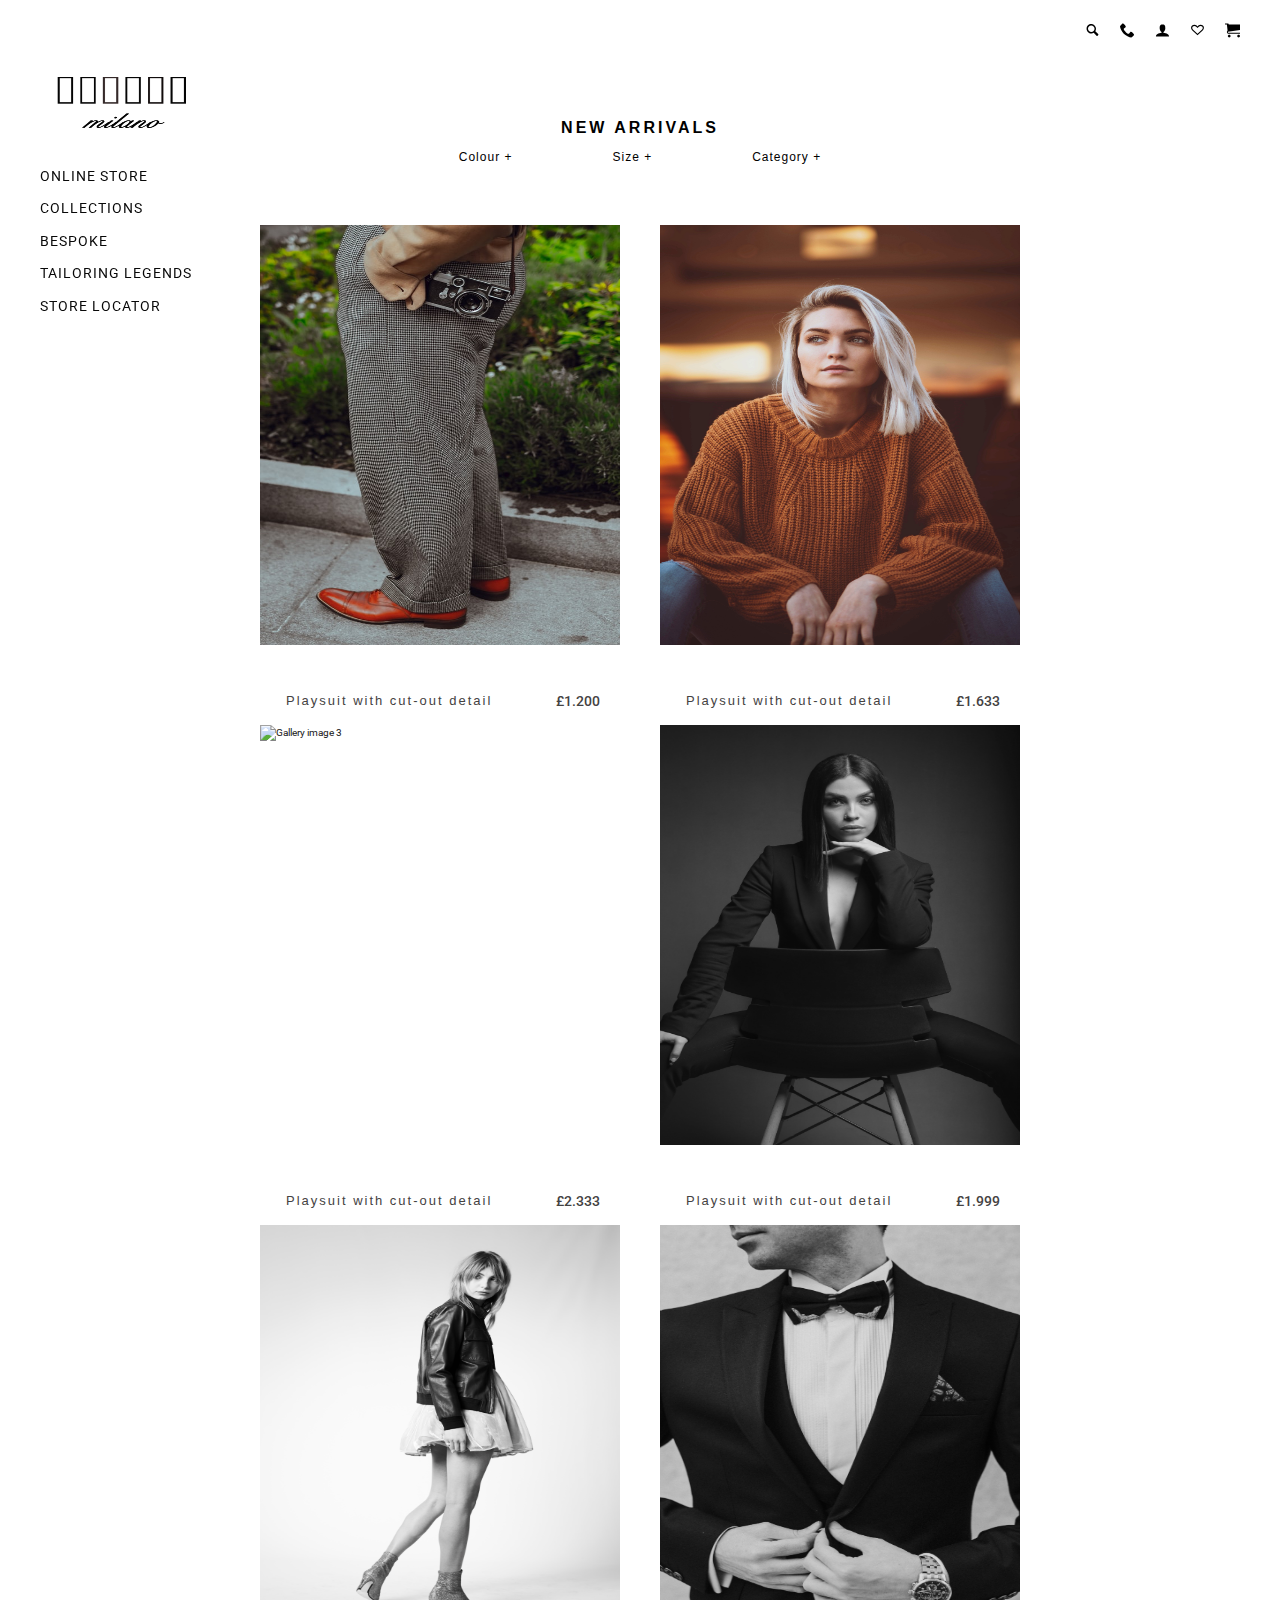
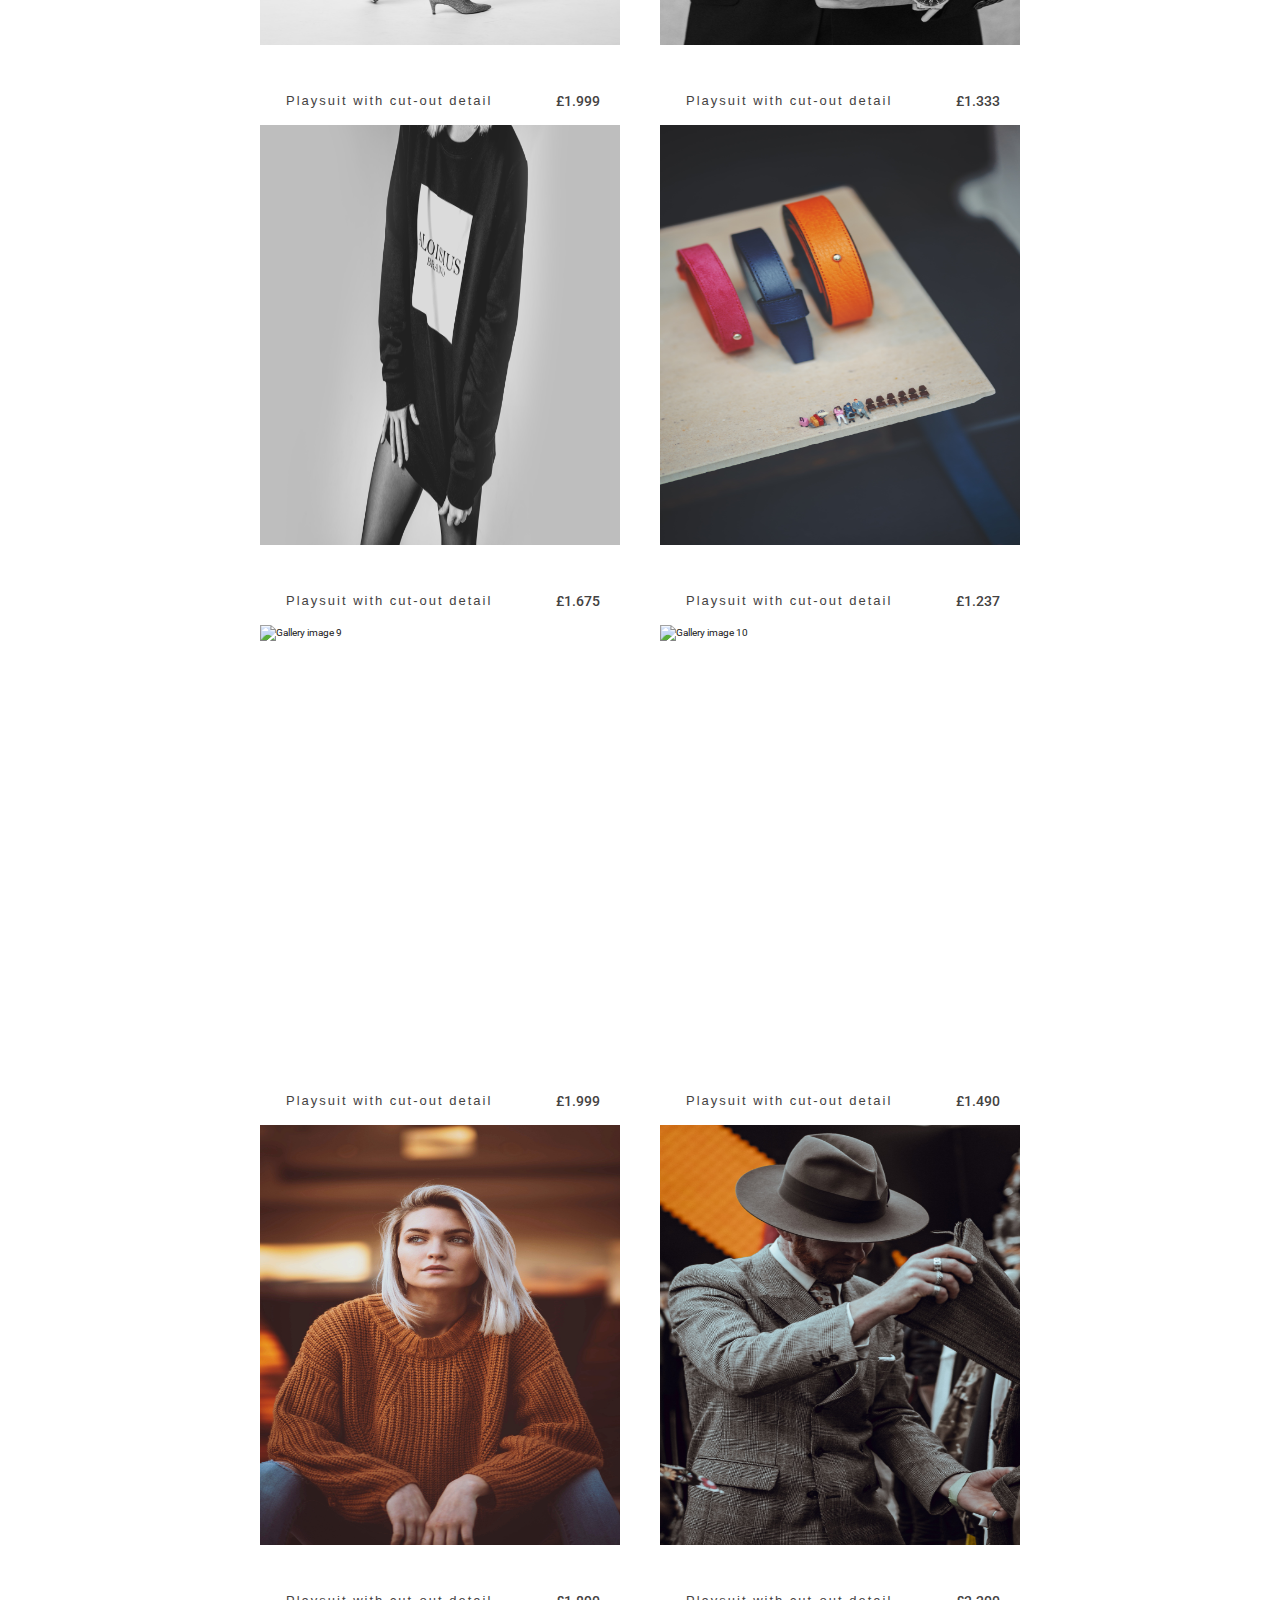
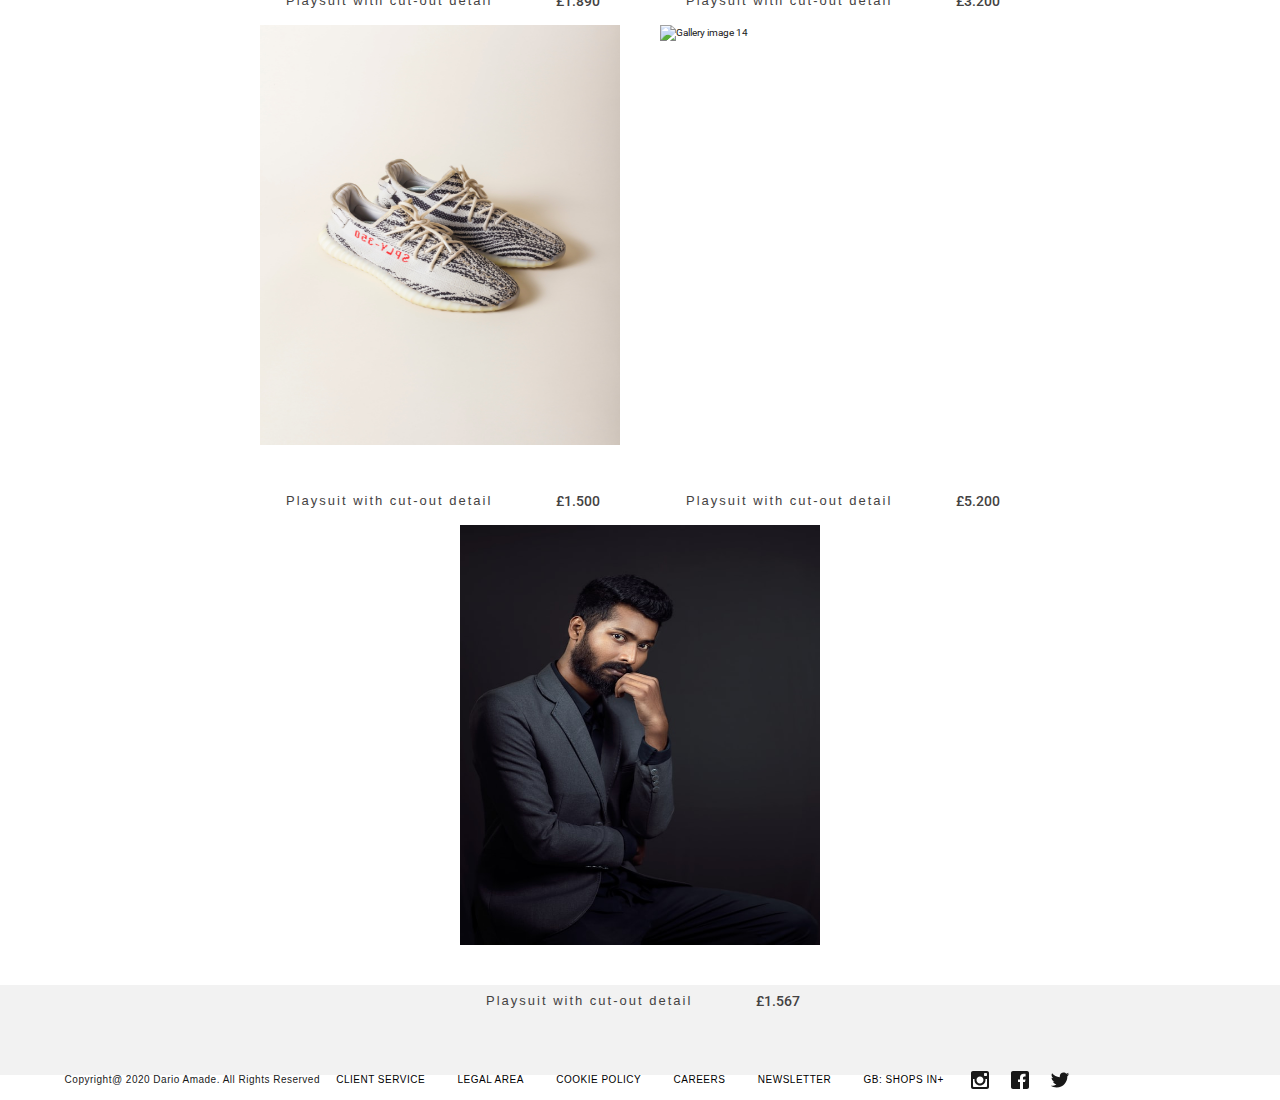
==== commit 6e90c210: "Commit" ====
--- a/online.html
+++ b/online.html
@@ -16,10 +16,7 @@
         <nav>
             <div class="container"> 
                 <ul class="nav-links  sticky">
-                    <!--<img id="test" onclick="location.href='index.html';" style="cursor:pointer;" src="/img/Tailor-5.png" alt="Tailor" class="logo"> -->
-                    <svg  id="logo" width="382" height="133" viewBox="0 0 382 133" fill="none" xmlns="http://www.w3.org/2000/svg">
-                        <path d="M20.7031 3.27734C20.7031 3.58203 19.9766 4.55469 18.5234 6.19531C17.0938 7.8125 16.2383 9.18359 15.957 10.3086C15.6992 11.4336 15.5703 16.8125 15.5703 26.4453C15.5703 36.0547 15.6992 41.3633 15.957 42.3711C16.2383 43.3789 16.8125 44.0703 17.6797 44.4453C18.5469 44.7969 20.0352 44.9727 22.1445 44.9727C24.2539 44.9727 26.0938 44.5859 27.6641 43.8125C29.2578 43.0391 30.9688 41.6562 32.7969 39.6641C34.625 37.6719 36.1953 36.6758 37.5078 36.6758C38.5156 36.6758 39.0195 37.3086 39.0195 38.5742V39.4883C39.0195 41.2461 38.7383 43.2031 38.1758 45.3594C37.6133 47.4922 37.168 48.7109 36.8398 49.0156C36.1133 49.6953 34.3555 50.0352 31.5664 50.0352H12.6875C6.52344 50.0352 3.11328 49.9766 2.45703 49.8594C1.33203 49.6484 0.769531 49.0156 0.769531 47.9609C0.769531 47.3984 1.39062 46.4961 2.63281 45.2539C3.875 44.0117 4.73047 42.3945 5.19922 40.4023C5.38672 39.6055 5.48047 34.3555 5.48047 24.6523C5.48047 14.9492 5.33984 9.62891 5.05859 8.69141C4.77734 7.75391 3.875 6.80469 2.35156 5.84375C0.828125 4.88281 0.0664062 3.80469 0.0664062 2.60938C0.0664062 1.64844 2.35156 1.16797 6.92188 1.16797H16.2383C18.0664 1.16797 19.2617 1.30859 19.8242 1.58984C20.4102 1.84766 20.7031 2.41016 20.7031 3.27734ZM58.3906 28.7656V29.1172C58.3906 29.3984 59.4805 29.5391 61.6602 29.5391H65.7031C68.9141 29.5391 70.5195 29.3516 70.5195 28.9766C70.5195 27.9688 69.5234 24.875 67.5312 19.6953C65.5391 14.5156 64.5078 11.9258 64.4375 11.9258C64.3906 11.9258 63.3711 14.5273 61.3789 19.7305C59.3867 24.9102 58.3906 27.9219 58.3906 28.7656ZM65.3164 1.13281H66.3359C68.0703 1.13281 70.0156 2.98438 72.1719 6.6875C72.9219 7.97656 74.0469 10.6484 75.5469 14.7031C77.0469 18.7578 78.3359 22.1211 79.4141 24.793C80.4922 27.4648 81.6641 30.6523 82.9297 34.3555C84.2188 38.0352 85.1445 40.4844 85.707 41.7031C86.293 42.8984 87.3242 44.0469 88.8008 45.1484C90.2773 46.25 91.0156 47.2109 91.0156 48.0312C91.0156 48.8281 90.5117 49.3555 89.5039 49.6133C87.8633 50.0117 83.7969 50.2109 77.3047 50.2109C74.3516 50.2109 72.875 49.5781 72.875 48.3125C72.875 47.9844 73.1094 47.1875 73.5781 45.9219C74.0469 44.6328 74.2812 43.6836 74.2812 43.0742C74.2812 40.1914 73.5898 37.7656 72.207 35.7969C71.6445 35 69.875 34.6016 66.8984 34.6016C61.4375 34.6016 58.3438 34.7773 57.6172 35.1289C56.9141 35.4805 56.1875 36.3711 55.4375 37.8008C54.7109 39.2305 54.3477 40.5547 54.3477 41.7734C54.3477 42.9922 54.6758 44.3047 55.332 45.7109C56.0117 47.1172 56.3516 48.2188 56.3516 49.0156C56.3516 50 55.2969 50.4922 53.1875 50.4922C48.1719 50.4922 44.8203 50.2578 43.1328 49.7891C42.0547 49.4844 41.5156 48.7227 41.5156 47.5039C41.5156 47.3398 42.582 46.3203 44.7148 44.4453C45.8867 43.4141 46.8242 42.0664 47.5273 40.4023C52.5898 28.332 55.8008 19.5898 57.1602 14.1758C58.543 8.73828 59.7148 5.21094 60.6758 3.59375C61.6367 1.95312 63.1836 1.13281 65.3164 1.13281ZM133.273 5.94922H132.184C130.59 5.94922 129.617 6.17187 129.266 6.61719C128.938 7.03906 128.773 8.16406 128.773 9.99219V22.7539C128.773 23.6914 128.973 24.3594 129.371 24.7578C129.77 25.1562 130.648 25.3555 132.008 25.3555H133.379L133.66 25.3203L134.469 25.2852C134.656 25.2617 134.832 25.25 134.996 25.25C136.66 25.25 138.277 24.4648 139.848 22.8945C141.441 21.3008 142.238 19.2266 142.238 16.6719V14.9844C142.238 12.4531 141.441 10.3203 139.848 8.58594C138.254 6.82812 136.062 5.94922 133.273 5.94922ZM131.621 1.27344H134.012C140.012 1.27344 144.699 2.42188 148.074 4.71875C151.449 7.01562 153.137 10.25 153.137 14.4219C153.137 16.7891 152.645 18.8633 151.66 20.6445C150.676 22.4258 149.68 23.7734 148.672 24.6875C146.375 26.7734 145.227 27.9102 145.227 28.0977C145.227 28.9648 145.648 30.1133 146.492 31.543C147.359 32.9727 148.344 34.6836 149.445 36.6758C150.547 38.668 151.332 39.9805 151.801 40.6133C153.02 42.2539 154.344 43.3906 155.773 44.0234C158.328 45.125 159.605 45.9453 159.605 46.4844C159.605 47.9844 158.973 48.9219 157.707 49.2969C155.902 49.8359 153.793 50.1055 151.379 50.1055C148.965 50.1055 147.02 49.3555 145.543 47.8555C144.066 46.332 142.355 43.5547 140.41 39.5234C138.465 35.4688 137.211 33.0898 136.648 32.3867C135.477 30.8633 133.941 30.1016 132.043 30.1016C131.012 30.1016 130.309 30.6172 129.934 31.6484C129.582 32.6562 129.406 35.1875 129.406 39.2422C129.406 40.2266 129.91 41.7734 130.918 43.8828L132.219 46.2383C132.852 47.4102 133.168 48.0664 133.168 48.207C133.168 49.4258 131.258 50.0352 127.438 50.0352C120.781 50.0352 116.879 49.8711 115.73 49.543C114.605 49.2148 114.043 48.5586 114.043 47.5742C114.043 46.5898 114.758 45.6641 116.188 44.7969C117.617 43.9297 118.484 42.9102 118.789 41.7383C119.094 40.543 119.246 35.3984 119.246 26.3047C119.246 17.1875 119.07 11.8438 118.719 10.2734C118.367 8.70312 117.734 7.47266 116.82 6.58203C115.18 4.98828 114.359 3.96875 114.359 3.52344C114.359 2.58594 115.332 1.97656 117.277 1.69531C119.246 1.41406 124.027 1.27344 131.621 1.27344ZM201.477 7.35547C201.477 8.92578 201.254 9.95703 200.809 10.4492C200.363 10.918 199.684 11.1523 198.77 11.1523L198.137 10.8359L197.398 10.3438L196.555 9.85156C195.734 9.38281 194.152 8.73828 191.809 7.91797C189.488 7.09766 187.32 6.6875 185.305 6.6875C183.289 6.6875 181.812 7.41406 180.875 8.86719C179.961 10.3203 179.504 13.3086 179.504 17.832C179.504 19.1211 179.902 20.1523 180.699 20.9258C181.496 21.6992 182.598 22.0859 184.004 22.0859C185.41 22.0859 186.957 21.5938 188.645 20.6094C190.355 19.625 191.562 19.1328 192.266 19.1328C192.992 19.1328 193.625 19.6133 194.164 20.5742C194.703 21.5117 194.973 22.6367 194.973 23.9492C194.973 27.4883 194.586 29.668 193.812 30.4883L192.863 31.0156C191.48 31.0156 190.379 30.6992 189.559 30.0664C187.754 28.6836 186.43 27.9922 185.586 27.9922C182.914 27.9922 181.121 28.5547 180.207 29.6797C179.762 30.2422 179.539 32.1758 179.539 35.4805C179.539 38.7617 180.207 41.2578 181.543 42.9688C182.246 43.8828 183.793 44.3398 186.184 44.3398C188.574 44.3398 191.621 43.5312 195.324 41.9141C199.051 40.2734 201.184 39.4531 201.723 39.4531C202.73 39.4531 203.234 40.4023 203.234 42.3008V43.5664C203.234 44.2227 203 45.1367 202.531 46.3086C202.062 47.4805 201.336 48.3945 200.352 49.0508C199.367 49.707 197.75 50.0352 195.5 50.0352H170.012C166.121 50.0352 164.176 49.5312 164.176 48.5234V47.3984C164.176 46.6016 164.891 45.8047 166.32 45.0078C167.773 44.2109 168.617 43.3555 168.852 42.4414C169.109 41.5039 169.238 36.1133 169.238 26.2695C169.238 16.4258 169.074 10.8477 168.746 9.53516C168.418 8.22266 167.598 7.01562 166.285 5.91406C164.973 4.8125 164.316 3.72266 164.316 2.64453C164.316 1.87109 165.16 1.4375 166.848 1.34375C168.535 1.22656 174.078 1.16797 183.477 1.16797L192.617 1.13281H194.094C196.461 1.13281 198.125 1.47266 199.086 2.15234C200.68 3.27734 201.477 5.01172 201.477 7.35547ZM233.891 44.7617C238.742 44.7383 241.168 42.2891 241.168 37.4141C241.168 34.7891 240.77 32.9727 239.973 31.9648C238.613 30.207 237.934 29.1523 237.934 28.8008C237.934 27.418 240.125 26.7266 244.508 26.7266C247.742 26.7266 250.297 26.9492 252.172 27.3945C253.484 27.6992 254.141 28.3672 254.141 29.3984C254.141 29.9844 253.848 30.7344 253.262 31.6484C252.699 32.5625 252.371 33.3008 252.277 33.8633C252.184 34.4258 252.008 35.9141 251.75 38.3281C251.516 40.7188 251.387 42.0078 251.363 42.1953C251.059 44.3516 250.473 45.8164 249.605 46.5898C248.762 47.3633 247.32 48.0547 245.281 48.6641C240.992 49.9531 236.996 50.5977 233.293 50.5977H231.887C228.605 50.5977 225.441 49.9648 222.395 48.6992C216.512 46.2617 212.48 42.125 210.301 36.2891C209.176 33.2656 208.613 30.0312 208.613 26.5859V25.1094C208.613 21.8281 209.27 18.6172 210.582 15.4766C213.254 9.03125 217.648 4.64844 223.766 2.32812C226.578 1.25 229.766 0.710938 233.328 0.710938C234.453 0.710938 235.766 0.816406 237.266 1.02734C238.766 1.23828 240.664 1.34375 242.961 1.34375C245.281 1.34375 247.121 1.85938 248.48 2.89062C249.863 3.89844 250.555 5.70312 250.555 8.30469C250.555 11.8906 249.852 13.6836 248.445 13.6836C247.789 13.6836 246.242 12.7695 243.805 10.9414C241.367 9.11328 239.492 7.91797 238.18 7.35547C236.867 6.79297 235.133 6.51172 232.977 6.51172C230.82 6.53516 228.875 7.0625 227.141 8.09375C221.984 11.1875 219.406 16.8828 219.406 25.1797C219.406 31.0625 220.801 35.7969 223.59 39.3828C226.379 42.9688 229.812 44.7617 233.891 44.7617ZM264.863 49.543C261.863 49.543 260.363 49.0625 260.363 48.1016C260.363 47.1406 261.137 46.1211 262.684 45.043C264.254 43.9414 265.215 42.7109 265.566 41.3516C265.918 39.9922 266.094 34.625 266.094 25.25C266.094 15.8516 266 10.7891 265.812 10.0625C265.391 8.39844 264.594 7.15625 263.422 6.33594C261.289 4.83594 260.223 3.66406 260.223 2.82031V2.32812C260.223 1.48438 263.176 1.0625 269.082 1.0625L271.473 0.957031H273.863L274.672 0.992188H275.48C278.152 0.992188 279.77 1.09766 280.332 1.30859C280.918 1.49609 281.211 2.09375 281.211 3.10156C281.211 3.71094 280.344 4.71875 278.609 6.125C277.672 6.89844 277.039 8 276.711 9.42969C276.383 10.8594 276.219 16.3789 276.219 25.9883C276.219 35.5977 276.348 40.9297 276.605 41.9844C276.863 43.0391 277.707 44.1758 279.137 45.3945C280.566 46.6133 281.281 47.6211 281.281 48.418C281.281 49.3555 280.344 49.8242 278.469 49.8242H276.008L275.199 49.7891H273.547L271.156 49.7188L267.992 49.6484L266.445 49.5781C265.93 49.5547 265.402 49.543 264.863 49.543ZM331.941 38.75C331.895 40.0859 331.871 41.9844 331.871 44.4453C331.871 46.8828 331.719 48.3242 331.414 48.7695C331.133 49.1914 330.395 49.4023 329.199 49.4023C328.801 49.4023 327.805 48.9688 326.211 48.1016C324.617 47.2109 323.176 45.9688 321.887 44.375C321.348 43.7188 317.879 38.7148 311.48 29.3633C305.082 20.0117 301.309 15.3359 300.16 15.3359C299.691 15.3359 299.457 18.5234 299.457 24.8984C299.457 31.25 299.914 36.9688 300.828 42.0547C301.086 43.4844 301.531 44.6445 302.164 45.5352C302.82 46.4258 303.148 47.1641 303.148 47.75L302.867 48.5586C302.188 49.3555 299.938 49.7539 296.117 49.7539H294.605C291.582 49.7539 289.789 49.5312 289.227 49.0859C288.664 48.6406 288.383 47.9727 288.383 47.082C288.383 46.5898 289.027 45.957 290.316 45.1836C291.629 44.3867 292.414 43.6016 292.672 42.8281C292.812 42.4062 292.883 40.3203 292.883 36.5703L292.953 34.8828L293.059 29.8203C293.129 26.4688 293.164 22.6602 293.164 18.3945C293.164 14.1055 293 11.4219 292.672 10.3438C292.367 9.24219 291.512 8.17578 290.105 7.14453C288.699 6.08984 287.996 5.14062 287.996 4.29688C287.996 3.42969 288.324 2.77344 288.98 2.32812C289.66 1.85938 290.961 1.625 292.883 1.625H294.465C298.262 1.625 301.637 3.23047 304.59 6.44141C307.543 9.65234 311.48 14.8438 316.402 22.0156C321.348 29.1875 324.195 32.7734 324.945 32.7734C325.836 32.7734 326.281 28.1562 326.281 18.9219C326.281 12.0547 325.52 7.73047 323.996 5.94922C323.129 4.91797 322.695 4.20312 322.695 3.80469C322.695 2.75 323.762 2.22266 325.895 2.22266C330.16 2.22266 333.09 2.41016 334.684 2.78516C336.301 3.13672 337.109 3.88672 337.109 5.03516C337.109 5.71484 336.406 6.76953 335 8.19922C333.617 9.60547 332.855 10.6016 332.715 11.1875C332.574 11.75 332.504 14.4688 332.504 19.3438L332.047 35.6562L332.012 37.2031L331.941 38.75ZM380.141 7.35547C380.141 8.92578 379.918 9.95703 379.473 10.4492C379.027 10.918 378.348 11.1523 377.434 11.1523L376.801 10.8359L376.062 10.3438L375.219 9.85156C374.398 9.38281 372.816 8.73828 370.473 7.91797C368.152 7.09766 365.984 6.6875 363.969 6.6875C361.953 6.6875 360.477 7.41406 359.539 8.86719C358.625 10.3203 358.168 13.3086 358.168 17.832C358.168 19.1211 358.566 20.1523 359.363 20.9258C360.16 21.6992 361.262 22.0859 362.668 22.0859C364.074 22.0859 365.621 21.5938 367.309 20.6094C369.02 19.625 370.227 19.1328 370.93 19.1328C371.656 19.1328 372.289 19.6133 372.828 20.5742C373.367 21.5117 373.637 22.6367 373.637 23.9492C373.637 27.4883 373.25 29.668 372.477 30.4883L371.527 31.0156C370.145 31.0156 369.043 30.6992 368.223 30.0664C366.418 28.6836 365.094 27.9922 364.25 27.9922C361.578 27.9922 359.785 28.5547 358.871 29.6797C358.426 30.2422 358.203 32.1758 358.203 35.4805C358.203 38.7617 358.871 41.2578 360.207 42.9688C360.91 43.8828 362.457 44.3398 364.848 44.3398C367.238 44.3398 370.285 43.5312 373.988 41.9141C377.715 40.2734 379.848 39.4531 380.387 39.4531C381.395 39.4531 381.898 40.4023 381.898 42.3008V43.5664C381.898 44.2227 381.664 45.1367 381.195 46.3086C380.727 47.4805 380 48.3945 379.016 49.0508C378.031 49.707 376.414 50.0352 374.164 50.0352H348.676C344.785 50.0352 342.84 49.5312 342.84 48.5234V47.3984C342.84 46.6016 343.555 45.8047 344.984 45.0078C346.438 44.2109 347.281 43.3555 347.516 42.4414C347.773 41.5039 347.902 36.1133 347.902 26.2695C347.902 16.4258 347.738 10.8477 347.41 9.53516C347.082 8.22266 346.262 7.01562 344.949 5.91406C343.637 4.8125 342.98 3.72266 342.98 2.64453C342.98 1.87109 343.824 1.4375 345.512 1.34375C347.199 1.22656 352.742 1.16797 362.141 1.16797L371.281 1.13281H372.758C375.125 1.13281 376.789 1.47266 377.75 2.15234C379.344 3.27734 380.141 5.01172 380.141 7.35547ZM112.616 128.024C113.427 126.275 115.646 121.411 119.272 113.432C122.899 105.453 126.76 96.8347 130.856 87.576C131.283 86.5947 131.496 85.72 131.496 84.952C131.496 84.3973 131.347 83.992 131.048 83.736C130.75 83.4373 130.174 83.288 129.32 83.288C127.614 83.288 126.163 83.8853 124.968 85.08C123.774 86.232 122.878 87.704 122.28 89.496C121.683 91.288 121.384 93.1013 121.384 94.936C121.384 95.4907 121.427 96.152 121.512 96.92C120.403 96.92 119.55 96.3653 118.952 95.256C118.398 94.1467 118.12 92.952 118.12 91.672C118.12 89.88 118.76 88.152 120.04 86.488C121.32 84.824 122.92 83.48 124.84 82.456C126.803 81.432 128.723 80.92 130.6 80.92C132.094 80.92 133.288 81.3253 134.184 82.136C135.123 82.9467 135.827 84.3973 136.296 86.488C136.808 88.5787 137.064 91.5013 137.064 95.256C137.064 98.712 136.808 103.896 136.296 110.808C136.04 114.093 135.848 117.315 135.72 120.472C137.171 114.883 139.859 108.504 143.784 101.336C147.752 94.168 151.144 88.5147 153.96 84.376C154.643 83.352 155.176 82.6693 155.56 82.328C155.987 81.944 156.52 81.752 157.16 81.752C157.758 81.752 158.44 81.9013 159.208 82.2C158.142 84.76 157.182 87.7467 156.328 91.16C154.878 96.792 153.534 103.277 152.296 110.616C151.102 117.912 150.504 123.48 150.504 127.32C150.504 128.344 150.547 129.112 150.632 129.624C150.718 130.136 150.867 130.691 151.08 131.288L151.464 132.568C150.014 132.568 148.904 132.333 148.136 131.864C147.411 131.395 146.899 130.669 146.6 129.688C146.344 128.707 146.216 127.277 146.216 125.4C146.216 120.835 146.75 115.971 147.816 110.808C148.883 105.645 150.483 99.0107 152.616 90.904C150.739 93.336 148.648 96.8347 146.344 101.4C144.04 105.923 141.886 110.552 139.88 115.288C137.918 120.024 136.446 123.864 135.464 126.808C134.995 126.979 134.675 127.064 134.504 127.064C133.438 127.064 132.691 126.445 132.264 125.208C131.88 123.928 131.688 121.944 131.688 119.256C131.688 116.867 131.859 112.259 132.2 105.432C132.542 98.6907 132.712 94.232 132.712 92.056C132.712 90.8613 132.67 89.6667 132.584 88.472C129.512 95.5973 126.867 101.912 124.648 107.416C121.704 114.499 119.507 119.64 118.056 122.84C116.606 126.04 115.283 128.451 114.088 130.072C112.894 131.736 111.72 132.568 110.568 132.568L112.616 128.024ZM171.007 99.352C170.239 99.352 169.599 99.1813 169.087 98.84C168.617 98.456 168.383 97.9227 168.383 97.24C168.383 96.3867 168.895 95.6187 169.919 94.936C170.943 94.2533 171.988 93.912 173.055 93.912C174.463 93.912 175.167 94.5733 175.167 95.896C175.167 96.7067 174.719 97.496 173.823 98.264C172.969 98.9893 172.031 99.352 171.007 99.352ZM163.327 128.664C161.748 128.664 160.532 128.152 159.679 127.128C158.825 126.147 158.399 124.867 158.399 123.288C158.399 121.624 158.868 119.32 159.807 116.376C160.788 113.432 161.983 110.851 163.391 108.632C164.841 106.413 166.249 105.304 167.615 105.304C167.999 105.304 168.319 105.432 168.575 105.688C168.873 105.944 169.023 106.285 169.023 106.712C169.023 107.309 168.34 108.739 166.975 111C165.567 113.347 164.436 115.459 163.583 117.336C162.772 119.171 162.367 120.92 162.367 122.584C162.367 124.077 162.601 125.101 163.071 125.656C163.583 126.168 164.393 126.424 165.503 126.424C168.831 126.424 172.116 123.16 175.359 116.632L175.935 117.272C174.74 120.856 172.969 123.651 170.623 125.656C168.319 127.661 165.887 128.664 163.327 128.664ZM179.468 128.92C177.719 128.92 176.418 128.323 175.564 127.128C174.754 125.933 174.348 124.333 174.348 122.328C174.348 118.488 175.671 113.283 178.316 106.712C180.962 100.099 183.906 94.1467 187.148 88.856C190.434 83.5653 192.802 80.92 194.252 80.92C194.85 80.92 195.34 81.4533 195.724 82.52C196.151 83.544 196.364 84.5893 196.364 85.656C196.364 87.6187 195.554 90.52 193.932 94.36C192.354 98.1573 190.263 102.019 187.66 105.944C185.058 109.869 182.284 113.048 179.34 115.48C178.786 117.955 178.508 120.109 178.508 121.944C178.508 125.229 179.447 126.872 181.324 126.872C182.903 126.872 184.503 125.869 186.124 123.864C187.788 121.859 189.26 119.448 190.54 116.632L191.5 117.144C187.831 124.995 183.82 128.92 179.468 128.92ZM179.916 113.304C182.263 110.957 184.546 108.013 186.764 104.472C189.026 100.888 190.86 97.4747 192.268 94.232C193.676 90.9467 194.38 88.5787 194.38 87.128C194.38 86.4453 194.231 86.104 193.932 86.104C193.335 86.104 192.098 87.576 190.22 90.52C188.386 93.4213 186.487 96.984 184.524 101.208C182.562 105.432 181.026 109.464 179.916 113.304ZM192.353 130.008C190.945 130.008 189.815 129.539 188.961 128.6C188.065 127.704 187.617 126.403 187.617 124.696C187.617 122.179 188.513 119.363 190.305 116.248C192.14 113.133 194.444 110.488 197.217 108.312C199.991 106.136 202.7 105.048 205.345 105.048C207.009 105.048 208.396 105.496 209.505 106.392C210.615 107.288 211.169 108.44 211.169 109.848C211.169 110.829 210.892 111.533 210.337 111.96C209.783 112.387 209.015 112.6 208.033 112.6C208.247 111.832 208.353 111.085 208.353 110.36C208.353 109.293 208.097 108.44 207.585 107.8C207.073 107.117 206.284 106.776 205.217 106.776C203.34 106.776 201.356 107.821 199.265 109.912C197.217 112.003 195.489 114.499 194.081 117.4C192.716 120.301 192.033 122.797 192.033 124.888C192.033 126.552 192.609 127.384 193.761 127.384C195.468 127.384 197.473 126.04 199.777 123.352C202.081 120.621 204.556 117.315 207.201 113.432C207.756 113.517 208.311 113.709 208.865 114.008C209.463 114.264 209.761 114.605 209.761 115.032C209.761 115.373 209.548 115.928 209.121 116.696C208.737 117.421 208.503 117.848 208.417 117.976C207.692 119.213 207.116 120.323 206.689 121.304C206.263 122.243 206.049 123.117 206.049 123.928C206.049 124.653 206.22 125.315 206.561 125.912C206.945 126.467 207.5 126.744 208.225 126.744C209.463 126.744 211.02 125.869 212.897 124.12C214.775 122.328 216.631 119.832 218.465 116.632L219.105 117.272C218.209 119.533 217.057 121.56 215.649 123.352C214.241 125.101 212.727 126.467 211.105 127.448C209.484 128.429 207.927 128.92 206.433 128.92C204.94 128.92 203.788 128.472 202.977 127.576C202.209 126.723 201.825 125.677 201.825 124.44C201.825 123.885 201.889 123.267 202.017 122.584C200.097 125.144 198.369 127.021 196.833 128.216C195.34 129.411 193.847 130.008 192.353 130.008ZM237.828 128.28C236.378 128.28 235.268 127.896 234.5 127.128C233.732 126.403 233.348 125.421 233.348 124.184C233.348 123.629 233.434 122.989 233.604 122.264C233.818 121.496 234.031 120.749 234.244 120.024C234.5 119.256 234.714 118.445 234.884 117.592C235.098 116.739 235.204 115.971 235.204 115.288C235.204 113.197 234.351 112.152 232.644 112.152C231.023 112.152 229.316 113.005 227.524 114.712C225.775 116.419 224.196 118.317 222.788 120.408C221.423 122.499 219.866 125.016 218.116 127.96C217.391 127.96 216.73 127.832 216.132 127.576C215.535 127.363 215.066 127.021 214.724 126.552C214.724 126.339 215.002 125.571 215.556 124.248C216.623 121.517 217.498 119.043 218.18 116.824C218.863 114.563 219.226 112.557 219.268 110.808C219.567 110.467 219.994 110.168 220.548 109.912C221.103 109.613 221.658 109.464 222.212 109.464C223.364 109.464 223.94 110.019 223.94 111.128C223.94 111.768 223.748 112.899 223.364 114.52C222.98 116.099 222.49 117.784 221.892 119.576C223.94 116.419 226.116 113.752 228.42 111.576C230.724 109.4 232.986 108.312 235.204 108.312C236.783 108.312 237.956 108.888 238.724 110.04C239.535 111.149 239.94 112.493 239.94 114.072C239.94 115.011 239.812 115.907 239.556 116.76C239.343 117.613 239.002 118.595 238.532 119.704C238.148 120.643 237.85 121.453 237.636 122.136C237.423 122.819 237.316 123.501 237.316 124.184C237.316 125.805 237.956 126.616 239.236 126.616C240.687 126.616 242.18 125.656 243.716 123.736C245.295 121.816 246.788 119.448 248.196 116.632L248.9 117.464C245.828 124.675 242.138 128.28 237.828 128.28ZM251.385 129.048C249.635 129.048 248.355 128.515 247.545 127.448C246.734 126.381 246.329 124.973 246.329 123.224C246.329 121.475 246.691 119.64 247.417 117.72C248.142 115.8 249.081 114.2 250.233 112.92C251.385 111.64 252.537 111 253.689 111C254.073 111 254.521 111.107 255.033 111.32C254.521 111.747 253.902 112.685 253.177 114.136C252.451 115.587 251.811 117.144 251.257 118.808C250.745 120.429 250.489 121.752 250.489 122.776C250.489 125.208 251.257 126.424 252.793 126.424C253.689 126.424 254.755 125.955 255.993 125.016C257.23 124.077 258.446 122.84 259.641 121.304C258.446 120.323 257.507 119.043 256.825 117.464C256.185 115.885 255.865 114.243 255.865 112.536C255.865 110.317 256.419 108.419 257.529 106.84C258.681 105.261 260.217 104.472 262.137 104.472C263.758 104.472 264.889 104.92 265.529 105.816C266.211 106.669 266.553 107.864 266.553 109.4C266.553 111.021 266.147 112.856 265.337 114.904C264.569 116.909 263.545 118.872 262.265 120.792C263.033 121.219 263.843 121.432 264.697 121.432C265.934 121.432 267.214 121.069 268.537 120.344C269.859 119.576 270.862 118.403 271.545 116.824L272.313 117.464C271.502 119.341 270.35 120.728 268.857 121.624C267.363 122.52 265.827 122.968 264.249 122.968C263.097 122.968 262.073 122.755 261.177 122.328C259.641 124.333 257.998 125.955 256.249 127.192C254.542 128.429 252.921 129.048 251.385 129.048ZM260.793 119.64C261.902 117.976 262.798 116.291 263.481 114.584C264.163 112.835 264.505 111.235 264.505 109.784C264.505 108.589 264.313 107.693 263.929 107.096C263.587 106.499 263.139 106.2 262.585 106.2C261.987 106.2 261.369 106.499 260.729 107.096C260.131 107.651 259.619 108.44 259.193 109.464C258.809 110.445 258.617 111.533 258.617 112.728C258.617 114.051 258.787 115.331 259.129 116.568C259.513 117.763 260.067 118.787 260.793 119.64Z" fill="black"/>
-                        </svg>
+                    <img id="test" onclick="location.href='index.html';" style="cursor:pointer;" src="/img/Tailor-5.png" alt="Tailor" class="logo"> 
                     <li><a class="nav-link" href="/index.html">Online Store</a></li>
                     <li><a class="nav-link" href="/#">Collections</a></li>
                     <li><a class="nav-link" href="/#">Bespoke</a></li>
--- a/css/online.css
+++ b/css/online.css
@@ -88,7 +88,7 @@
 
 }
 
-#logo {
+.logo {
     width: 144px;
     height: 100px;
     margin-top: 50px;
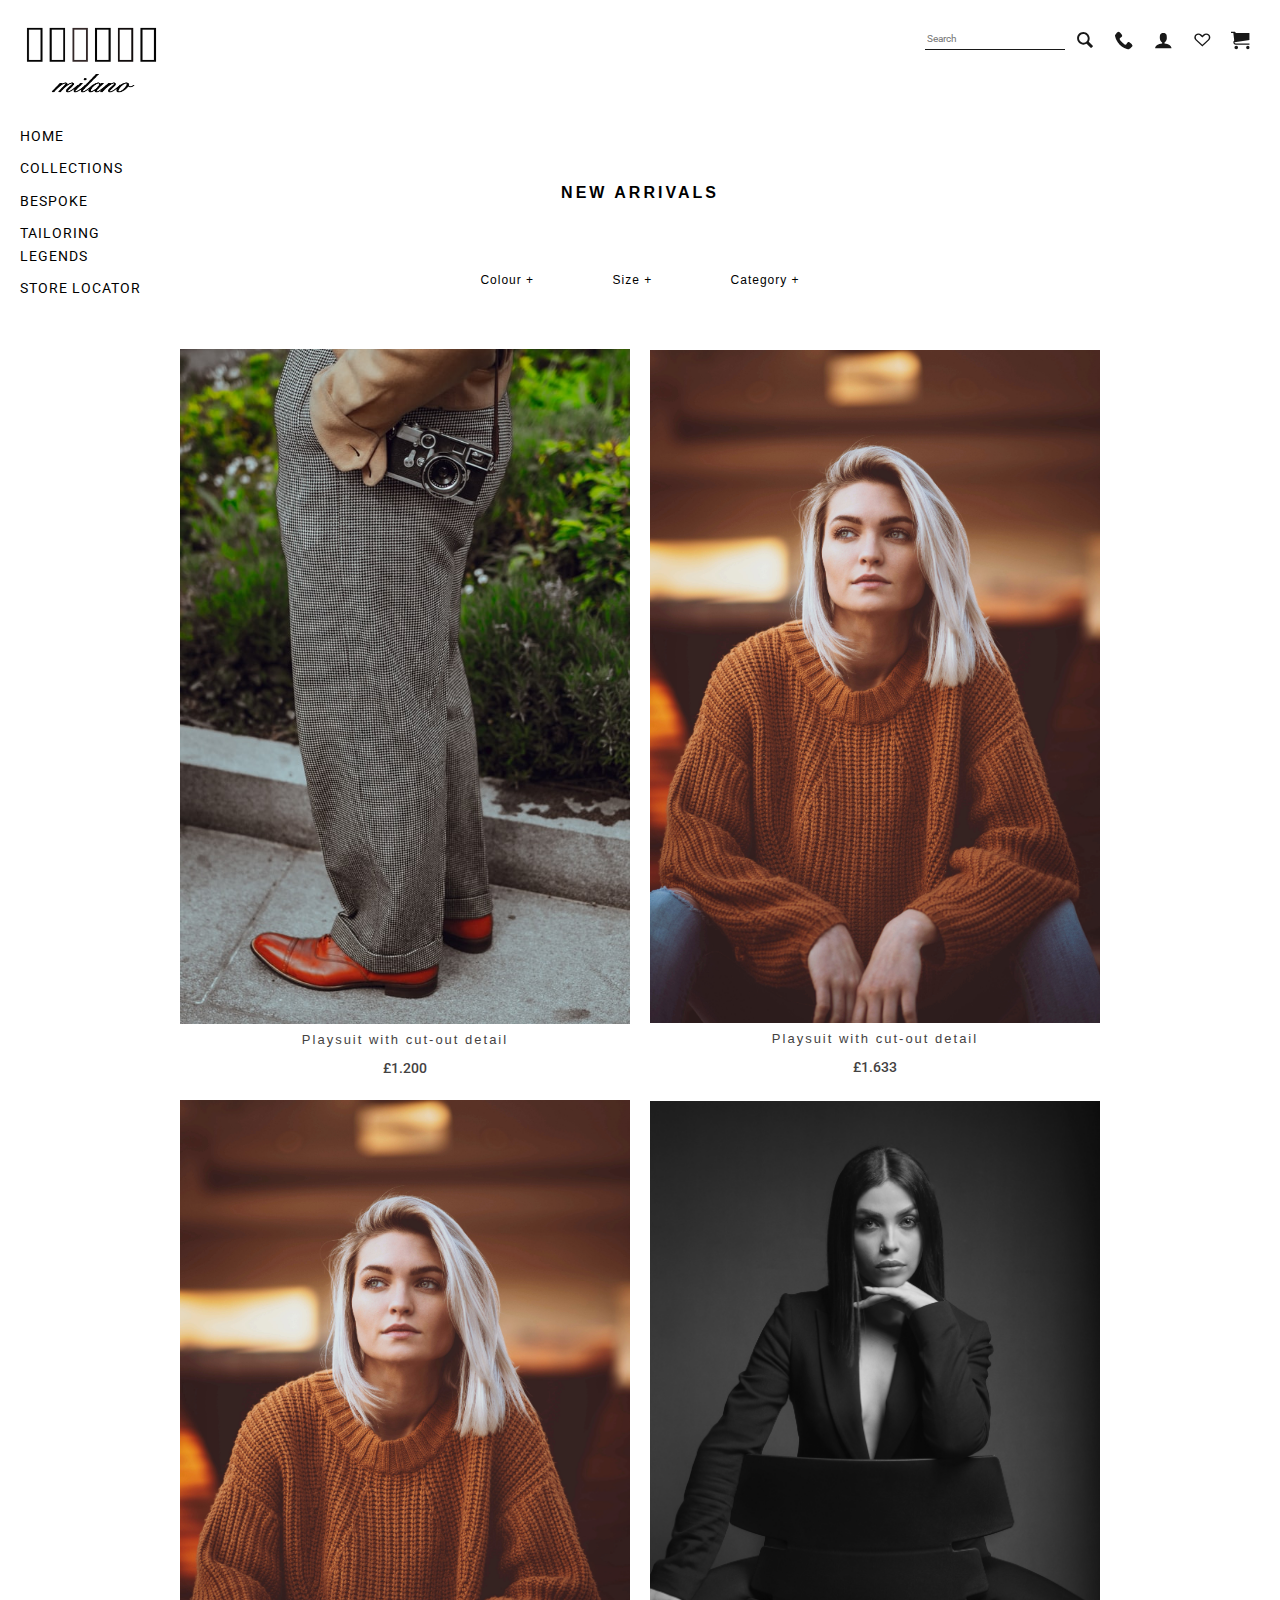
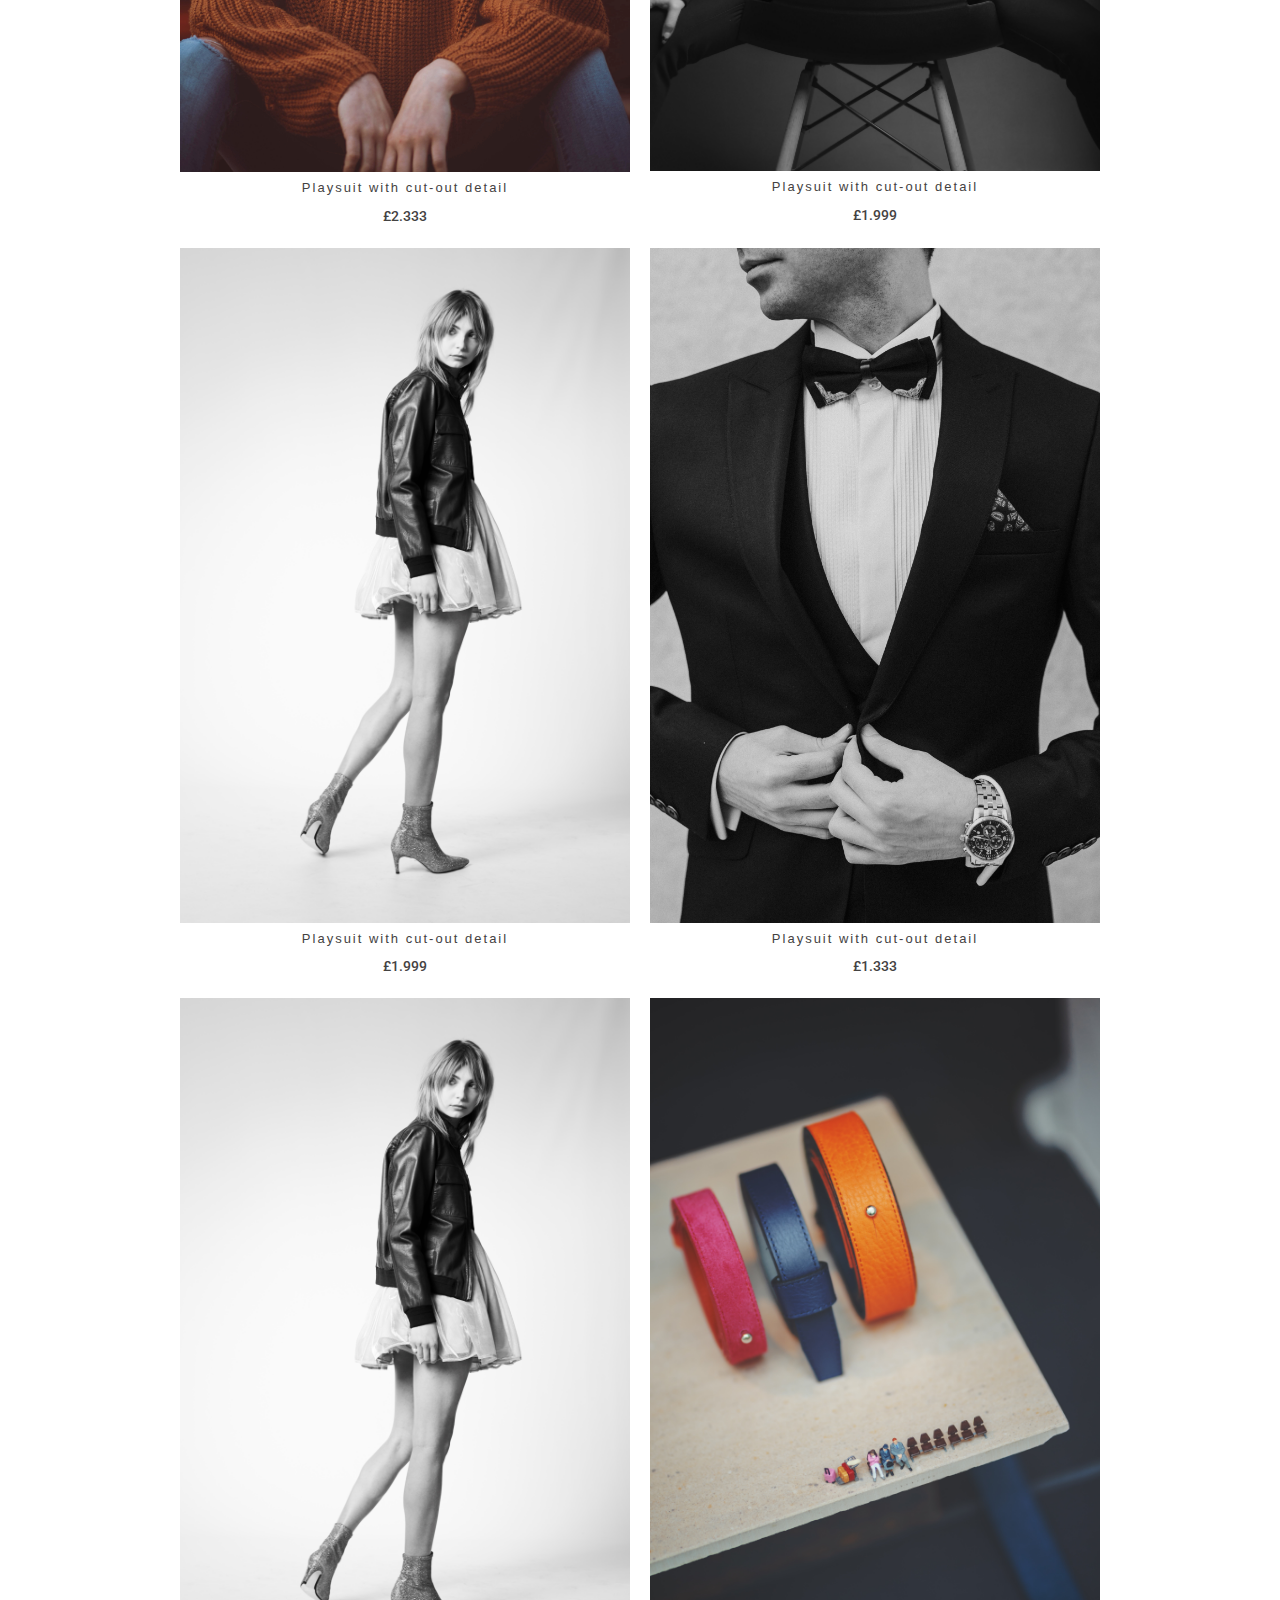
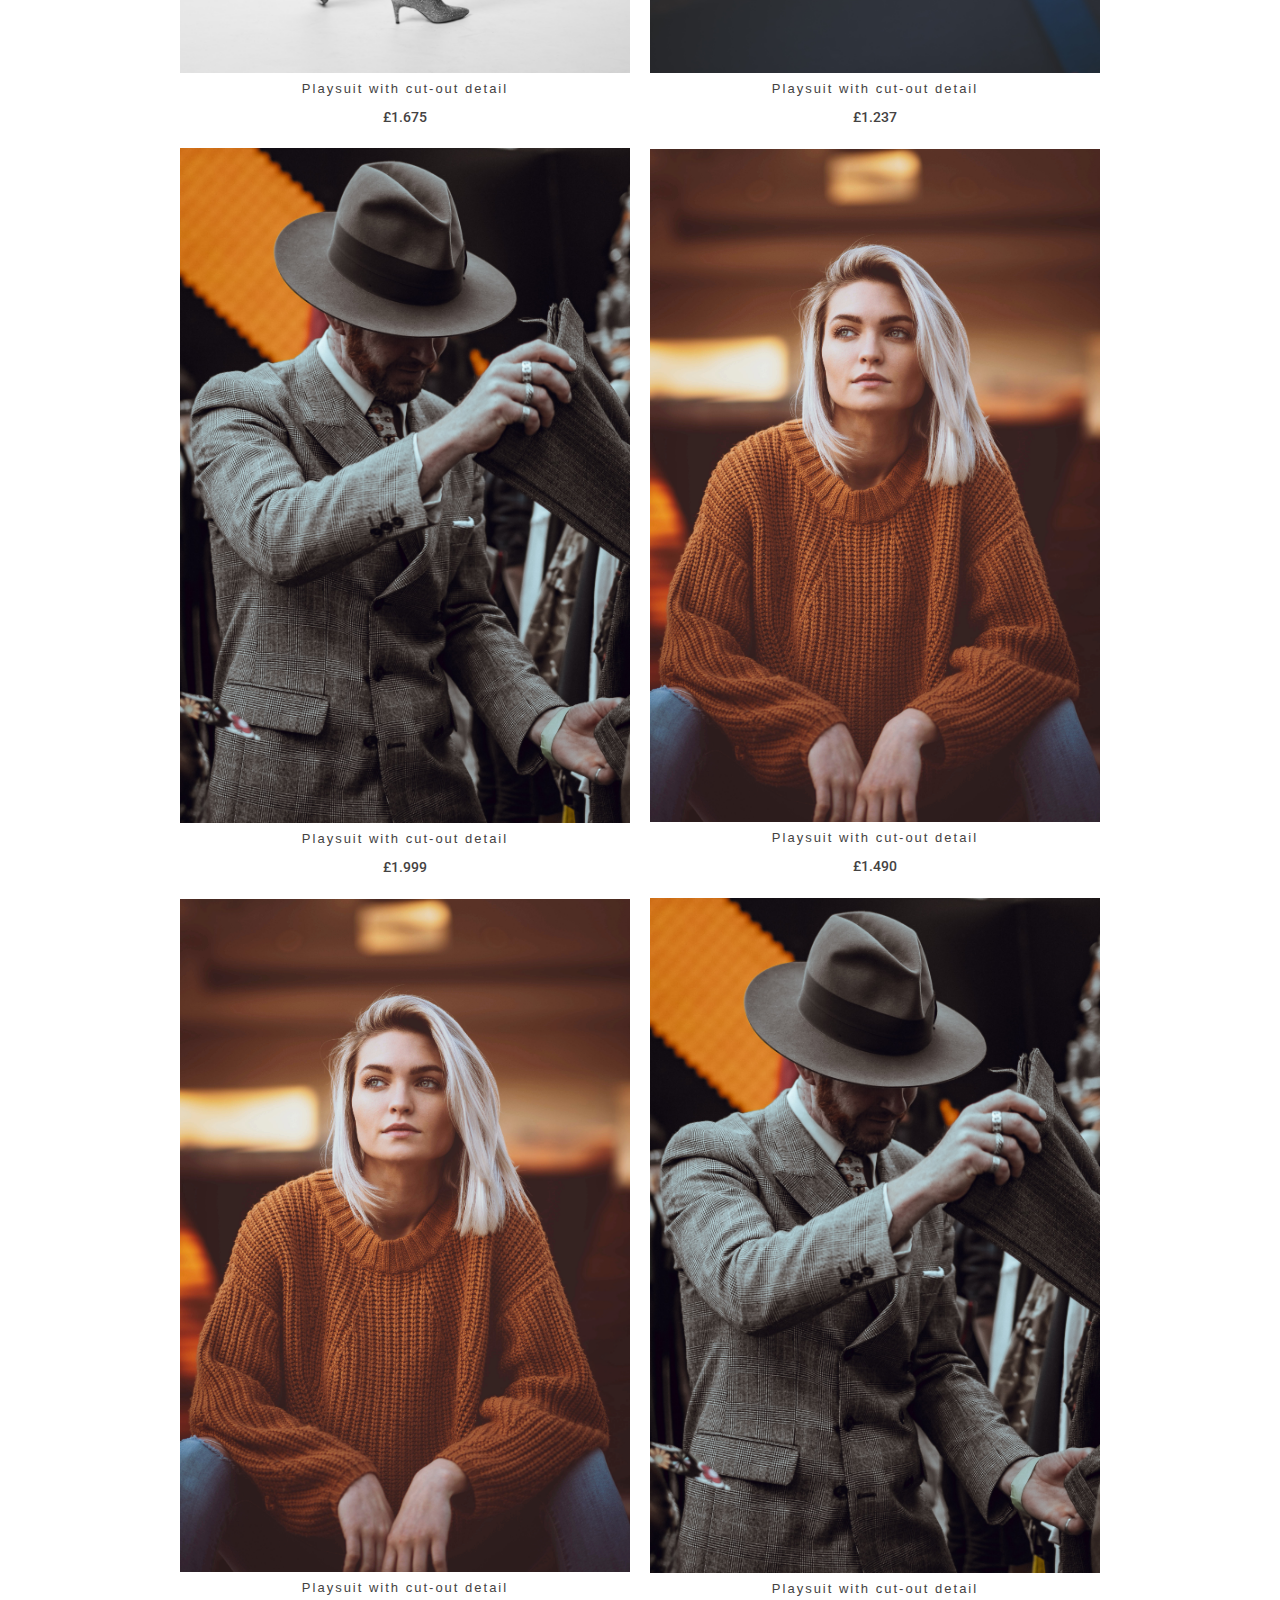
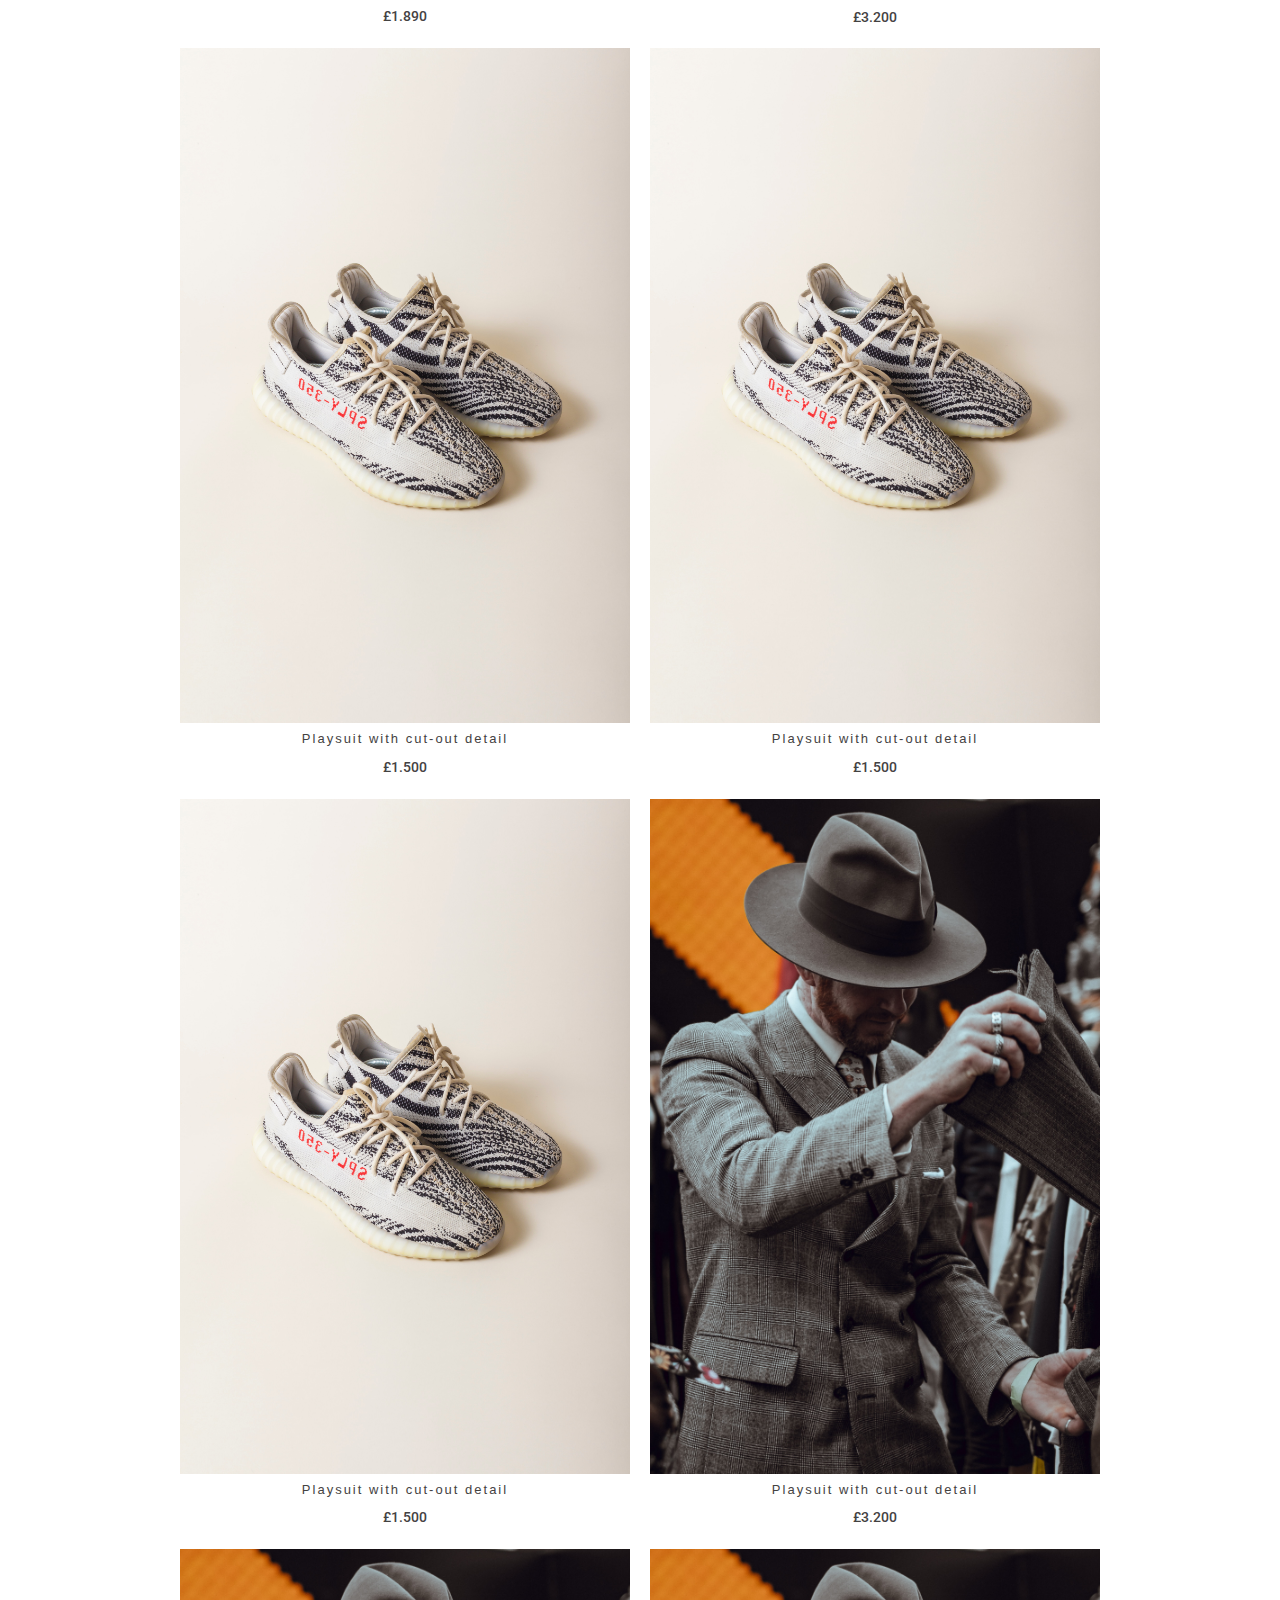
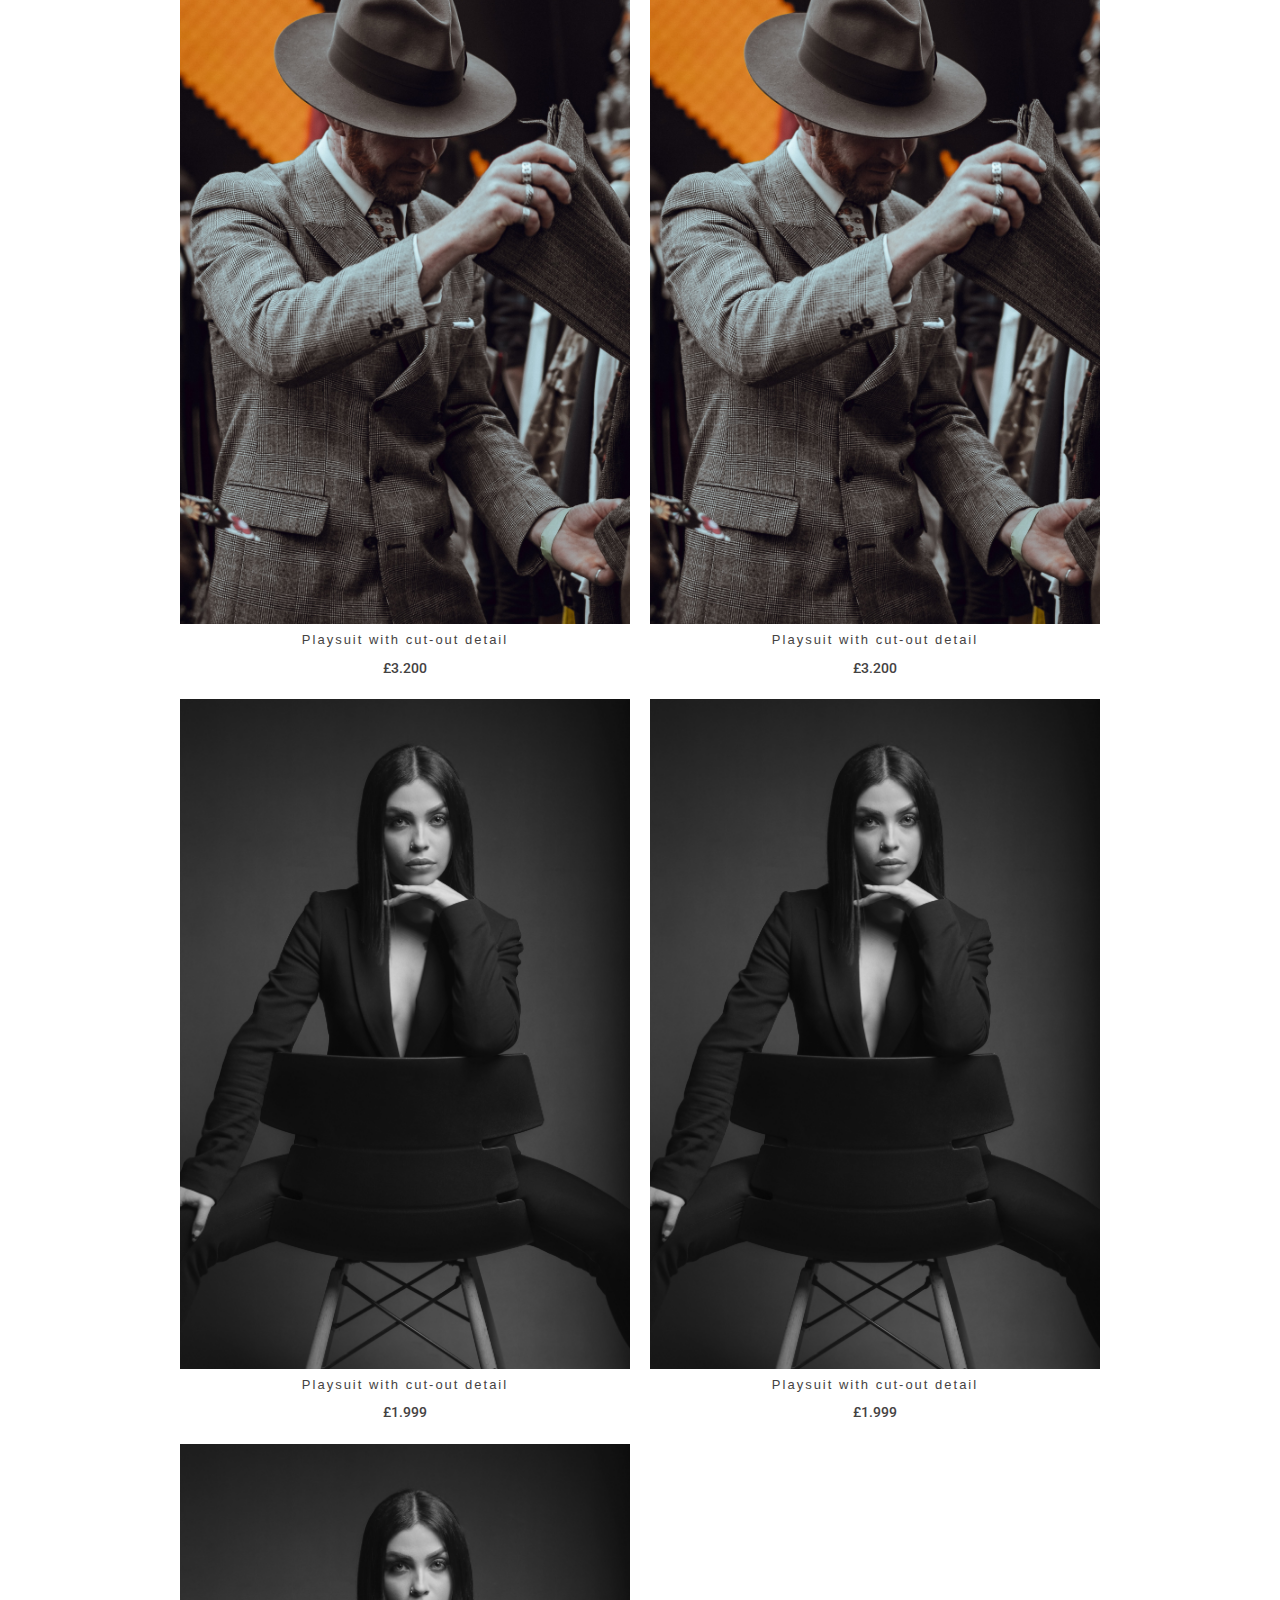
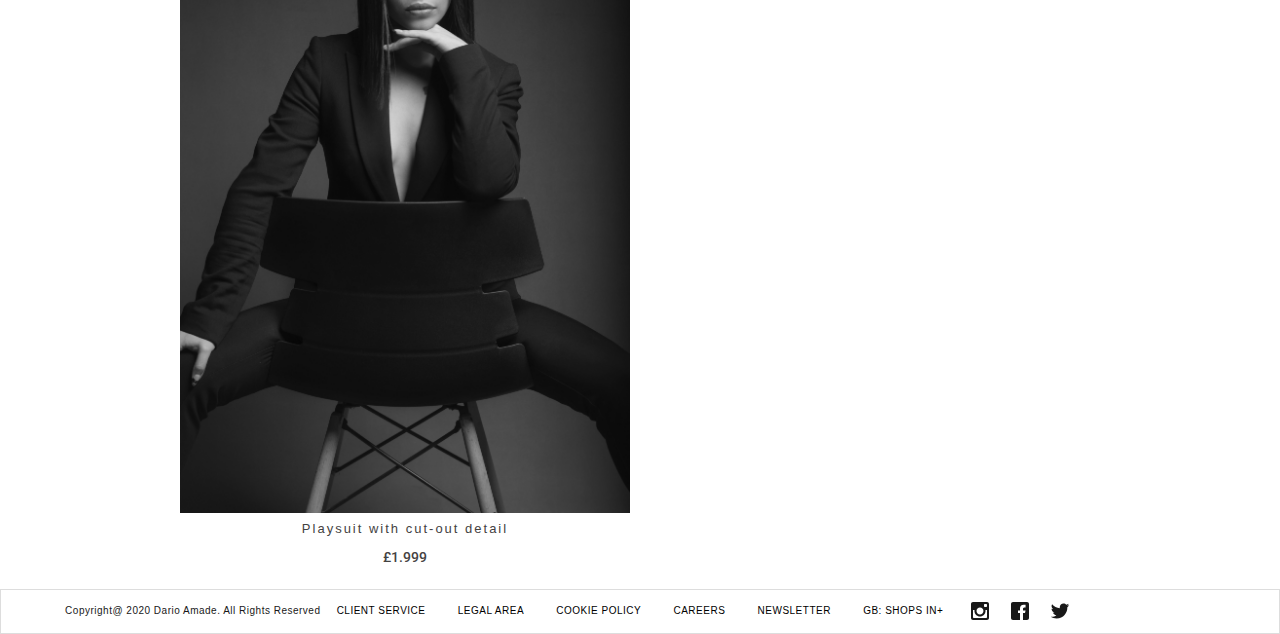
==== commit 71b32f69: "Commit" ====
--- a/online.html
+++ b/online.html
@@ -12,18 +12,36 @@
 
 </head>
 <body>
+    <div class="navigation">
+        <input type="checkbox" class="navigation__checkbox" id="navi-toggle">
+        <label for="navi-toggle" class="navigation__button">
+            <span class="navigation__icon">&nbsp;</span>
+        </label>
+        
+        <div class="navigation__background">&nbsp;</div>
+
+        <div class="navigation__nav">
+            <ul class="navigation__list">
+                <li class="navigation__item"><a href="/index.html" class="navigation__link">Home</a></li>
+                <li class="navigation__item"><a href="contact.html" class="navigation__link">Collections</a></li>
+                <li class="navigation__item"><a href="contact.html" class="navigation__link">Bespoke</a></li>
+                <li class="navigation__item"><a href="contact.html" class="navigation__link">Tailoring legends</a></li>
+                <li class="navigation__item"><a href="contact.html" class="navigation__link">Store locator</a></li>
+            </ul>
+        </div>
+</div>
     <header>
         <nav>
             <div class="container"> 
-                <ul class="nav-links  sticky">
+                <ul class="nav-links ">
                     <img id="test" onclick="location.href='index.html';" style="cursor:pointer;" src="/img/Tailor-5.png" alt="Tailor" class="logo"> 
-                    <li><a class="nav-link" href="/index.html">Online Store</a></li>
-                    <li><a class="nav-link" href="/#">Collections</a></li>
-                    <li><a class="nav-link" href="/#">Bespoke</a></li>
-                    <li><a class="nav-link" href="/#">Tailoring legends</a></li>
-                    <li><a class="nav-link" href="/#">Store locator</a></li>
+                    <li id="deza"  ><a class="nav-link" href="/index.html">Home</a></li>
+                    <li id="deza"  ><a class="nav-link" href="/#">Collections</a></li>
+                    <li id="deza"  ><a class="nav-link" href="/#">Bespoke</a></li>
+                    <li id="deza"  ><a class="nav-link" href="/#">Tailoring legends</a></li>
+                    <li id="deza"  ><a class="nav-link" href="/#">Store locator</a></li>
                 </ul>
-                <div class="title-wrap " >
+                <div id="deza" class="title-wrap " >
                     <div class="titles">
                         <span class="title">NEW ARRIVALS</span>
                     </div>
@@ -35,7 +53,7 @@
                     </div>
                   
                 </div>
-                <div class="nav-users  sticky">
+                <div class="nav-users  ">
                     <div class="nav-user">
                         <form action="#" class="search"></form>
                         <input type="text" class="search-input" placeholder="Search">
@@ -45,13 +63,13 @@
                             </svg>
                         </button>
                         </form>
-                            <svg class="search-icon">
+                            <svg id="deza" class="search-icon">
                                 <use xlink:href="./img/sprite.svg#icon-phone"></use>
                             </svg>
-                            <svg class="search-icon">
+                            <svg  id="deza"class="search-icon">
                                 <use xlink:href="./img/sprite.svg#icon-user"></use>
                             </svg>
-                            <svg class="search-icon">
+                            <svg  id="deza"class="search-icon">
                                 <use xlink:href="./img/sprite.svg#icon-heart-outlined"></use>
                             </svg>
                             <svg class="search-icon">
@@ -66,110 +84,131 @@
       <section class="grid-container  js--grid-container" >
                 <div class="gallery__item ">
                     <img src="/img/29.jpg" alt="#" class="gallery__img">
-                    <div class="item-price">
-                          <h5 class="item-name">Playsuit with cut-out detail</h5>
+                        <h5 class="item-name">Playsuit with cut-out detail</h5>
                         <p class=price-small >£1.200</p>
-                    </div>
                 </div>
                 <div class="gallery__item ">
                     <img src="/img/gallery/9.jpg" alt="Gallery image 2" class="gallery__img">
-                    <div class="item-price">
                             <h5 class="item-name">Playsuit with cut-out detail</h5>
                             <p class=price-small >£1.633</p>
-                    </div>
+                  
                 </div>
                 <div class="gallery__item gallery__item--3">
-                    <img src="/img/gallery/10.jpg" alt="Gallery image 3" class="gallery__img">
-                    <div class="item-price">
+                    <img src="/img/gallery/9.jpg" alt="Gallery image 3" class="gallery__img">
                             <h5 class="item-name">Playsuit with cut-out detail</h5>
                             <p class=price-small >£2.333</p>
-                    </div>
-                </div>
-                <div class="gallery__item gallery__item--4">
-                    <img src="/img/gallery/img2/3.jpg" alt="Gallery image 4" class="gallery__img">
-                    <div class="item-price">
-                            <h5 class="item-name">Playsuit with cut-out detail</h5>
-                            <p class=price-small >£1.999</p>
-                    </div>
+                  
+                </div>
+                <div class="gallery__item gallery__item--4">
+                    <img src="/img/gallery/img2/3.jpg" alt="Gallery image 4" class="gallery__img">
+                            <h5 class="item-name">Playsuit with cut-out detail</h5>
+                            <p class=price-small >£1.999</p>
+                  
                 </div>
                 <div class="gallery__item gallery__item--5">
                     <img src="/img/gallery/img2/5.jpg" alt="Gallery image 5" class="gallery__img">
-                    <div class="item-price">
                             <h5 class="item-name">Playsuit with cut-out detail</h5>
                         <p class=price-small >£1.999</p>
-                    </div>
+                  
                 </div>
                 
                 <div class="gallery__item gallery__item--6">
                     <img src="/img/gallery/img2/6.jpg" alt="Gallery image 6" class="gallery__img">
-                    <div class="item-price">
                             <h5 class="item-name">Playsuit with cut-out detail</h5>
                         <p class=price-small >£1.333</p>
-                    </div>
+                    
                 </div>
                 <div class="gallery__item gallery__item--7">
-                    <img src="/img/gallery/img2/9.jpg" alt="Gallery image 7" class="gallery__img">
-                    <div class="item-price">
+                    <img src="/img/gallery/img2/5.jpg" alt="Gallery image 7" class="gallery__img">
                             <h5 class="item-name">Playsuit with cut-out detail</h5>
                         <p class=price-small >£1.675</p>
-                    </div>
+                   
                 </div>
                 <div class="gallery__item gallery__item--8">
                     <img src="/img/gallery/8.jpg" alt="Gallery image 8" class="gallery__img">
-                    <div class="item-price">
                             <h5 class="item-name">Playsuit with cut-out detail</h5>
                         <p class=price-small >£1.237</p>
-                    </div>
+                   
                 </div>
                 <div class="gallery__item gallery__item--9">
-                    <img src="/img/gallery/img2/14.jpg" alt="Gallery image 9" class="gallery__img">
-                    <div class="item-price">
-                            <h5 class="item-name">Playsuit with cut-out detail</h5>
-                            <p class=price-small >£1.999</p>
-                    </div>
+                    <img src="/img/gallery/7.jpg" alt="Gallery image 9" class="gallery__img">
+                            <h5 class="item-name">Playsuit with cut-out detail</h5>
+                            <p class=price-small >£1.999</p>
+                  
                 </div>
                 <div class="gallery__item gallery__item--10">
-                    <img src="/img/gallery/10.jpg" alt="Gallery image 10" class="gallery__img">
-                    <div class="item-price">
+                    <img src="/img/gallery/9.jpg" alt="Gallery image 10" class="gallery__img">
                             <h5 class="item-name">Playsuit with cut-out detail</h5>
                             <p class=price-small >£1.490</p>
-                    </div>
+                   
                 </div>
                 <div class="gallery__item gallery__item--11">
                     <img src="/img/gallery/9.jpg" alt="Gallery image 11" class="gallery__img">
-                    <div class="item-price">
                             <h5 class="item-name">Playsuit with cut-out detail</h5>
                         <p class=price-small >£1.890</p>
-                    </div>
-                </div>
-                <div class="gallery__item gallery__item--12">
-                    <img src="/img/gallery/7.jpg" alt="Gallery image 12" class="gallery__img">
-                    <div class="item-price">
-                            <h5 class="item-name">Playsuit with cut-out detail</h5>
-                        <p class=price-small >£3.200</p>
-                    </div>
+                  
+                </div>
+                <div class="gallery__item gallery__item--12">
+                    <img src="/img/gallery/7.jpg" alt="Gallery image 12" class="gallery__img">
+                            <h5 class="item-name">Playsuit with cut-out detail</h5>
+                        <p class=price-small >£3.200</p>
+                   
                 </div>
                 <div class="gallery__item gallery__item--13">
                     <img src="/img/gallery/5.jpg" alt="Gallery image 13" class="gallery__img">
-                    <div class="item-price">
                             <h5 class="item-name">Playsuit with cut-out detail</h5>
                         <p class=price-small >£1.500</p>
-                    </div>
-                </div>
-                <div class="gallery__item gallery__item--14">
-                    <img src="/img/gallery/10.jpg" alt="Gallery image 14" class="gallery__img">
-                    <div class="item-price">
-                            <h5 class="item-name">Playsuit with cut-out detail</h5>
-                        <p class=price-small >£5.200</p>
-                    </div>
-                </div>
-                <div class="gallery__item gallery__item--15">
-                    <img src="/img/21.jpg" alt="Gallery image 15" class="gallery__img">
-                    <div class="item-price">
-                            <h5 class="item-name">Playsuit with cut-out detail</h5>
-                        <p class=price-small >£1.567</p>
-                    </div>
-                </div> 
+                  
+                </div>
+                <div class="gallery__item gallery__item--13">
+                    <img src="/img/gallery/5.jpg" alt="Gallery image 13" class="gallery__img">
+                            <h5 class="item-name">Playsuit with cut-out detail</h5>
+                        <p class=price-small >£1.500</p>
+                  
+                </div>
+                <div class="gallery__item gallery__item--13">
+                    <img src="/img/gallery/5.jpg" alt="Gallery image 13" class="gallery__img">
+                            <h5 class="item-name">Playsuit with cut-out detail</h5>
+                        <p class=price-small >£1.500</p>
+                  
+                </div>
+                <div class="gallery__item gallery__item--12">
+                    <img src="/img/gallery/7.jpg" alt="Gallery image 12" class="gallery__img">
+                            <h5 class="item-name">Playsuit with cut-out detail</h5>
+                        <p class=price-small >£3.200</p>
+                   
+                </div>
+                <div class="gallery__item gallery__item--12">
+                    <img src="/img/gallery/7.jpg" alt="Gallery image 12" class="gallery__img">
+                            <h5 class="item-name">Playsuit with cut-out detail</h5>
+                        <p class=price-small >£3.200</p>
+                   
+                </div>
+                <div class="gallery__item gallery__item--12">
+                    <img src="/img/gallery/7.jpg" alt="Gallery image 12" class="gallery__img">
+                            <h5 class="item-name">Playsuit with cut-out detail</h5>
+                        <p class=price-small >£3.200</p>
+                   
+                </div>
+                <div class="gallery__item gallery__item--4">
+                    <img src="/img/gallery/img2/3.jpg" alt="Gallery image 4" class="gallery__img">
+                            <h5 class="item-name">Playsuit with cut-out detail</h5>
+                            <p class=price-small >£1.999</p>
+                  
+                </div>
+                <div class="gallery__item gallery__item--4">
+                    <img src="/img/gallery/img2/3.jpg" alt="Gallery image 4" class="gallery__img">
+                            <h5 class="item-name">Playsuit with cut-out detail</h5>
+                            <p class=price-small >£1.999</p>
+                  
+                </div>
+                <div class="gallery__item gallery__item--4">
+                    <img src="/img/gallery/img2/3.jpg" alt="Gallery image 4" class="gallery__img">
+                            <h5 class="item-name">Playsuit with cut-out detail</h5>
+                            <p class=price-small >£1.999</p>
+                  
+                </div>
+             
       </section>
  
       <footer>
--- a/css/online.css
+++ b/css/online.css
@@ -24,6 +24,12 @@
 html {
     box-sizing: border-box;
     font-size: 62.5%; 
+}
+
+@media screen and (max-width: 768px){
+    html {
+        font-size: 50%; 
+    }
 }
 
 body {
@@ -45,13 +51,15 @@
     background-image: url;
     background-size: cover;   
     background-repeat: no-repeat;
-    min-height: 20vh;
+    min-height: 25vh;
     background-attachment: fixed;
+    padding: 20px;
+   
 }
 
 .container {
     display:flex;
-    min-height: 20vh;
+    min-height: 25vh;
 
 }
 
@@ -62,24 +70,25 @@
 }
 
 .nav-links { /* nav to the left */
-    flex: 1;
+    flex: 0 0 30%;
     justify-content: space-around;
     list-style: none;
     cursor: pointer;
-    margin-left: 30px;
+ 
+ 
 }
 
 .nav-link {
+    width: 144px;
 	color: #000;
 	font-size: 1.4rem;
 	letter-spacing: 1px;
 	font-weight: 400;
     text-decoration:none;
     text-transform: uppercase;
-    margin: 10px;
+    margin-bottom: 10px;
     z-index: 9999;
     transition: all .2s;
- 
 }
 .nav-link:hover,
 .nav-link:active {
@@ -91,16 +100,13 @@
 .logo {
     width: 144px;
     height: 100px;
-    margin-top: 50px;
-    margin-left: 20px;
     cursor: pointer;
 }
 
 
 .nav-users {
-    flex: 1;
-
-   
+    flex: 0 0 30%;
+
     justify-content: flex-end;
     align-items: flex-end;
 }
@@ -111,13 +117,15 @@
     list-style: none;
     cursor: pointer;
 }
+
+
 
 .nav-user {
     display:flex;
     flex: 1;
     justify-content: flex-end;
     align-items: flex-end;
-    margin: 10px 30px 0 0  ;
+
     cursor: pointer;  }
 
 .search {
@@ -137,7 +145,7 @@
     font-family: inherit;
     font-size: inherit;
     color: inherit;
-    background-color: var(--color-primary);
+    background-color: rgb(255, 255, 255);
     border-color: #181818;
     border-style: solid;
     border-width: 0 0  1px 0;
@@ -148,14 +156,27 @@
 
 }
 
+@media  screen and (max-width: 768px){
+    .search-input{ display: none; }
+}
+
 .search-input:focus {
     outline:none;
 }
 
 
+@media  screen and (max-width: 768px){
+    #deza{ display: none; }
+}
+
+.search-input:focus {
+    outline:none;
+}
+
+
 .search-button {
     border: none;
-    background-color: var(--color-primary);
+    background-color:rgb(255, 255, 255);
    
 }
 
@@ -173,13 +194,42 @@
 }
 
 .title-wrap {
+    flex: 1;
     display:flex;
     flex-direction: column;
-    flex: 1;
     justify-content: center;
     align-items: center;
-    margin: 12rem 0 0 0  ;
-    cursor: pointer;
+    cursor: pointer;
+}
+
+
+@media screen and (max-width: 768px) {
+    .container {
+        display: flex;
+        flex-direction: row;
+    }
+
+}
+@media screen and (max-width: 768px) {
+    .nav-links {
+        flex:0 0 90%;
+        display: flex;
+        justify-content:center;
+        align-items: flex-start;
+
+    }
+
+}
+
+@media screen and (max-width: 768px) {
+    .nav-users {
+        flex:1;
+        display: flex;
+        justify-content:center;
+        align-items: flex-start;
+
+    }
+
 }
 
 .title {
@@ -191,24 +241,25 @@
     color: #000;
     line-height: 1;
     text-transform: uppercase;
-    margin: 90px ;
-   
+    
 }
 
 .titles {
-    flex: 1;
+    flex: 0 0 80%;
+    display:flex;
+    line-height: 1.6;
     justify-content:center;
-    align-items: center;
+    align-items: flex-end;
+    text-align: center;
 }
 
 .features {
+    flex: 0 0  20%;
    display:flex;
-   justify-content:center;
-   align-items: space-between;
+   width: 100%;
+   justify-content:space-evenly;
+   align-items: center;
    padding:10px;
-
-
-  
 }
 
 .feature {
@@ -219,7 +270,7 @@
     letter-spacing: 1px;
     color: #000;
     text-transform: capitalize;
-    margin: 0 50px 8px 50px ;
+ 
 }
 /******************************** STICKY NAV-2 👇*******************************/
 .sticky {
@@ -259,6 +310,50 @@
 
 .sticky .title-wrap { display: none}
 /******************************** 👇GRID_CONTAINER👇*******************************/ 
+.grid-container {
+    display: grid;
+    width: 75vw;
+    margin : 0 auto;
+    grid-template-columns: repeat(auto-fit, minmax(300px, 1fr));
+    gap: 2rem;
+    padding: 2rem;
+}
+
+
+.gallery__img{
+    width: 100%;
+}
+
+.gallery__item {
+    display:flex;
+    justify-content:center;
+    align-items: center; 
+    flex-direction: column;
+}
+
+
+.price-small {
+    font-size: 1.4rem;
+    font-weight: 500;
+    color: rgb(68, 66, 66);
+}
+
+
+
+
+.item-name {
+    font-family: "Josefin Sans", sans-serif;
+    font-size: 1.3rem;
+    color: rgb(68, 66, 66);
+    font-weight: 400;
+    letter-spacing: 2px;
+    text-decoration: uppercase;
+    padding: 6px;
+} 
+
+/******************************** 👇GRID_CONTAINER👇*******************************/ 
+
+/*
 .grid-container {
     background-color: inherit; 
     height: auto;
@@ -277,6 +372,8 @@
     cursor: pointer;
 }
 
+
+
 .gallery__img{
     width: 40rem;
     height: 50rem;
@@ -312,128 +409,19 @@
     padding: 6px;
 } 
 
-
-
-/*
-@media screen and (min-width:768px) {
-.grid-container {
-    background-color:var(--color-primary);
-    min-height: 100vh;    
-    display: grid;
-    padding: 2rem 24rem;
-    gap: 7rem 4rem;
-    grid-template-columns: repeat(3, 1fr);
-    grid-template-rows:  repeat(5, 600px) ;
-    cursor: pointer ;
-}}
-.gallery__img {
-   
-    width: 100%;
-    height: 100%;
-    object-fit: cover;
-    display: block;
-    box-shadow: var(--shadow-dark); 
-    cursor: pointer;
-}
-
-.item-name {
-    font-family: "Josefin Sans", sans-serif;
-    font-size: 1.1rem;
-    color: rgb(68, 66, 66);
-    font-weight: 400;
-    text-decoration: uppercase;
-    letter-spacing: .14em;
-    padding: 6px;
-} 
-
-.item-price,
-.item-name {
-    font-size: 1.2rem;
-    color: rgb(68, 66, 66);
-    display: flex;
-    justify-content:center;
-    align-items: center;  
-    border: 1px solid gree;
-
-}
-
-
-.gallery__item--1 {
-    grid-column: 1;
-    grid-row: 1 ;
-}
-
-.gallery__item--2 {
-    grid-column: 2;
-    grid-row: 1;
-}
-.gallery__item--3 {
-    grid-column: 3;
-    grid-row:  1;
-}
-.gallery__item--4 {
-    grid-column: 1;
-    grid-row:  2;
-}
-
-.gallery__item--5 {
-    grid-column: 2;
-    grid-row: 2;
-}
-.gallery__item--6 {
-    grid-column: 3;
-    grid-row: 2;
-}
-.gallery__item--7 {
-    grid-column: 1;
-    grid-row: 3;
-}
-.gallery__item--8 {
-    grid-column: 2;
-    grid-row: 3;
-}
-.gallery__item--9 {
-    grid-column: 3;
-    grid-row: 3;
-}
-.gallery__item--10 {
-    grid-column: 1;
-    grid-row: 4;
-}
-.gallery__item--11{
-    grid-column:  2;
-    grid-row: 4;
-}
-.gallery__item--12 {
-    grid-column: 3;
-    grid-row: 4;
-}.gallery__item--13 {
-    grid-column: 1;
-    grid-row: 5;
-}
-.gallery__item--14 {
-    grid-column: 2;
-    grid-row: 5;
-}
-.gallery__item--15 {
-    grid-column: 3;
-    grid-row: 5;
-}
-
-*/
-
+/******************************** 👇GRID_CONTAINER👇*******************************/ 
 
 
 
 /******************************** FOOTER👇*******************************/ 
 
 footer {
-    background-color:var(--color-primary);
+    background-color: #fff;
     width: 100vw;
-    height: 10vh;
+    height: 5vh;
     display:flex;
-    justify-content:space-around;
     align-items: center;
+    border: 1px solid #ddd;
  
 }
 
@@ -459,7 +447,7 @@
     justify-content: flex-end;
     align-items: center;
     list-style: none;
-    margin-top: 100px;
+
     justify-content: space-around;
 
 }
@@ -483,7 +471,7 @@
     align-items: center;
     justify-content: flex-start;
     cursor: pointer;
-    margin-top: 100px;
+ 
 
 }
 
@@ -493,8 +481,147 @@
     font-size: 10px;
     letter-spacing: .5px;
     justify-content: flex-end; 
-     margin-top: 100px;
+   
 
  
 }
 
+/**************************************************************/
+.navigation__checkbox {
+    display: none; }
+    @media (min-width:768px) {
+        .navigation {
+            display: none; 
+        }
+     }
+
+  .navigation__button {
+    background-color: #fff;
+    height: 7rem;
+    width: 7rem;
+    position: fixed;
+    top: 2rem;
+    left: 3rem;
+    border-radius: 50%;
+    z-index: 2000;
+
+    text-align: center;
+    cursor: pointer; } 
+    @media only screen and (max-width: 23.44em) {
+      .navigation__button {
+        height: 8rem;
+        width: 8rem;
+        position: fixed;
+        top: 2rem;
+        left: 2rem; } }
+  
+  .navigation__background {
+    height: 6rem;
+    width: 6rem;
+    border-radius: 50%;
+    position: fixed;
+    top: 2.5rem;
+    left: 3.5rem;
+    background-image: radial-gradient(#110f10, #0e0d0d);
+    transition: transform 0.8s cubic-bezier(0.86, 0, 0.07, 1);
+    z-index: 1000; }
+    @media only screen and (max-width: 23.44em) {
+      .navigation__background {
+        height: 7rem;
+        width: 7rem;
+        top: 2.5rem;
+        left: 2.5rem; } }
+  
+  .navigation__nav {
+    height: 100vh;
+    width: 0%;
+    position: fixed;
+    top: 0;
+    left: 0;
+    z-index: 1500;
+    opacity: 0;
+    transition: all 0.8s cubic-bezier(0.68, -0.55, 0.265, 1.55); }
+  
+  .navigation__list {
+    position: absolute;
+    top: 50%;
+    left: 50%;
+    transform: translate(-50%, -50%);
+    list-style: none;
+    text-align: center;
+    width: 100%; }
+  
+  .navigation__item {
+    margin: 1rem; }
+  
+  .navigation__link:link, .navigation__link:visited {
+    display: inline-block;
+    font-size: 4rem;
+    font-weight: 300;
+    font-family: 'Playfair Display';
+    padding: 1rem 2rem;
+    color: white;
+    text-decoration: none;
+    text-transform: uppercase;
+    background-image: linear-gradient(120deg, transparent 0%, transparent 50%, white 50%);
+    background-size: 225%;
+    transition: all .3s; }
+    @media only screen and (max-width: 23.44em) {
+      .navigation__link:link, .navigation__link:visited {
+        font-size: 8rem; } }
+  
+  .navigation__link:hover, .navigation__link:active {
+    background-position: 100%;
+    color: var(--color-grey-light-4);
+    transform: translateX(1rem); }
+  
+  .navigation__checkbox:checked ~ .navigation__background {
+    transform: scale(80); }
+  
+  .navigation__checkbox:checked ~ .navigation__nav {
+    opacity: 1;
+    width: 100%; }
+  
+  .navigation__icon {
+    position: relative;
+    margin-top: 3.5rem; 
+   }
+    .navigation__icon, .navigation__icon::before, .navigation__icon::after {
+      width: 3rem;
+      height: 2px;
+      background-color: black;
+      display: inline-block; }
+      @media only screen and (max-width: 23.44em) {
+        .navigation__icon, .navigation__icon::before, .navigation__icon::after {
+          margin-top: 2.5rem;
+          height: 2px; } }
+    .navigation__icon::before, .navigation__icon::after {
+      content: "";
+      position: absolute;
+      left: 0;
+      transition: all .2s; }
+    .navigation__icon::before {
+      top: -.8rem; }
+    .navigation__icon::after {
+      top: .8rem; }
+  
+  .navigation__button:hover .navigation__icon::before {
+    top: -1rem; }
+  
+  .navigation__button:hover .navigation__icon::after {
+    top: 1rem; }
+  
+  .navigation__checkbox:checked + .navigation__button .navigation__icon {
+    background-color: transparent; }
+  
+  .navigation__checkbox:checked + .navigation__button .navigation__icon::before {
+    top: 0;
+    transform: rotate(1215deg); }
+  
+  .navigation__checkbox:checked + .navigation__button .navigation__icon::after {
+    top: 0;
+    transform: rotate(-1215deg); }
+  
+  /**************************************************************/
+  
+
